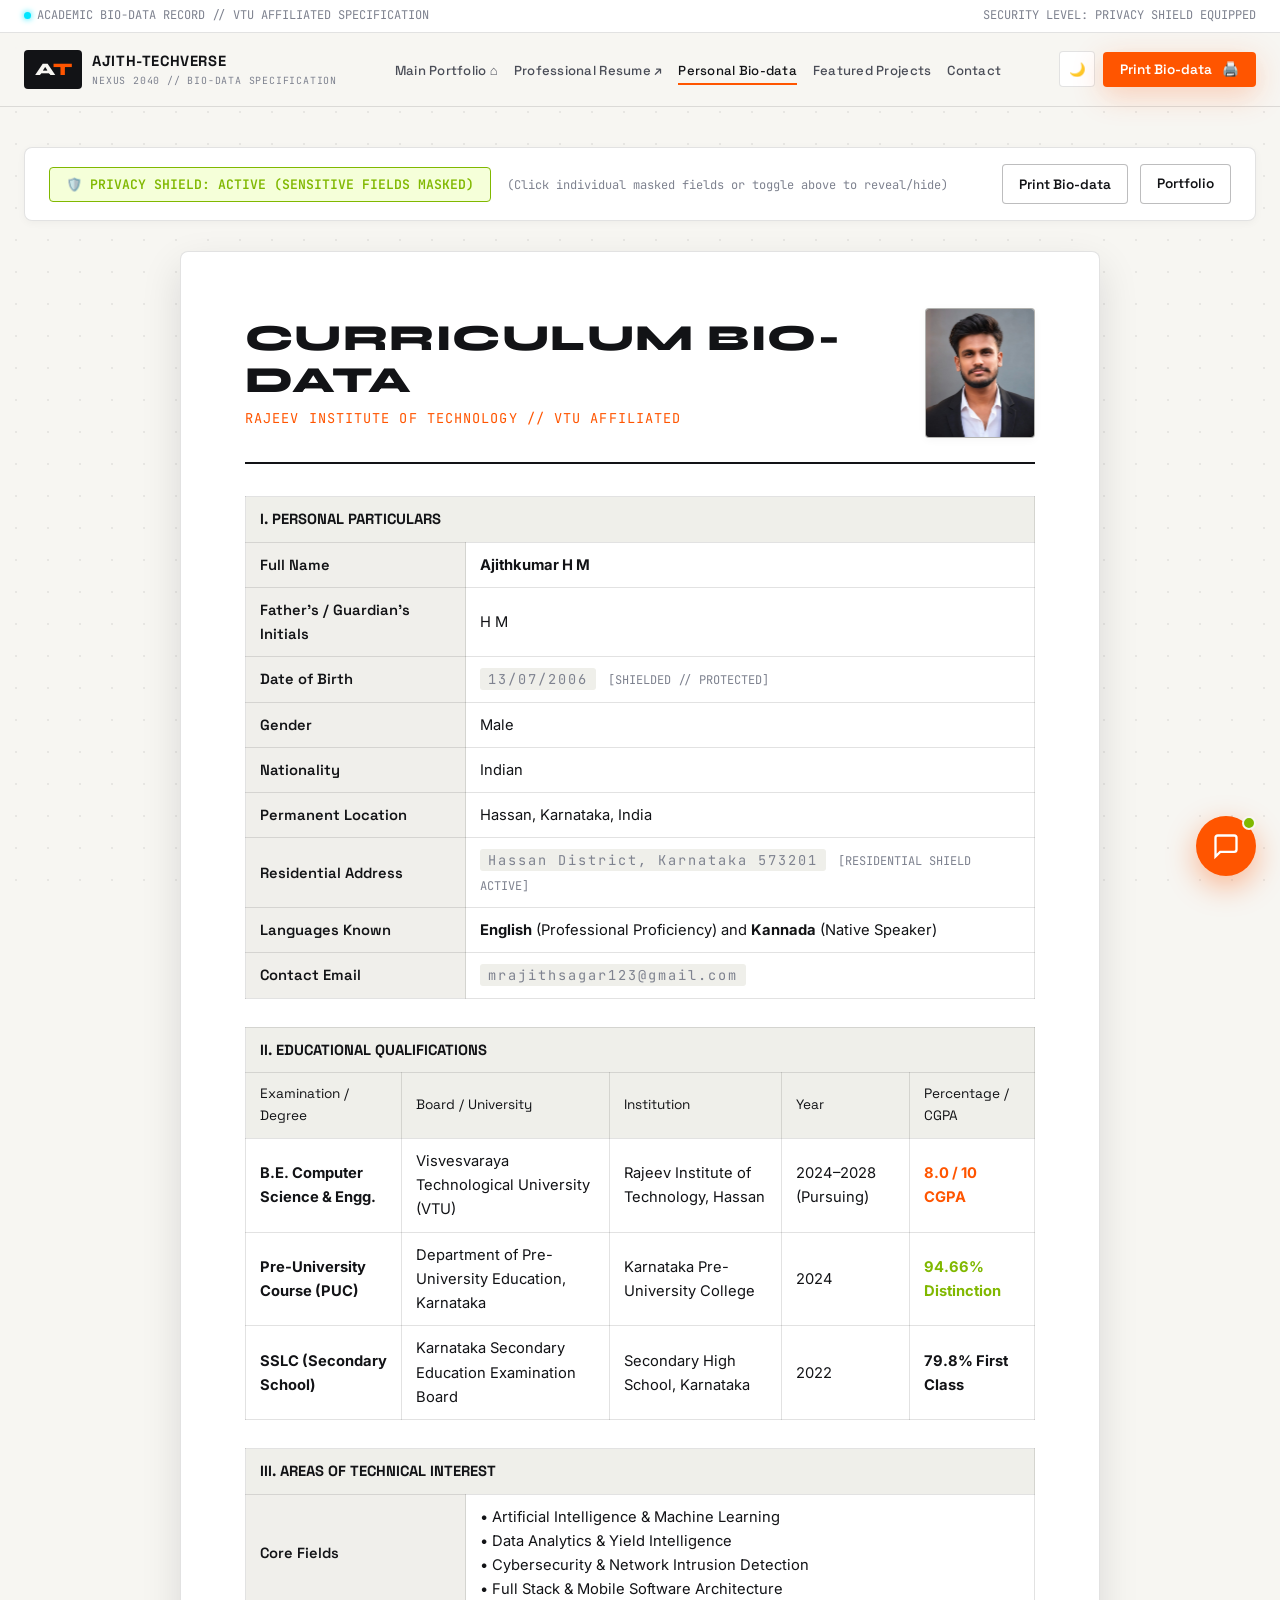
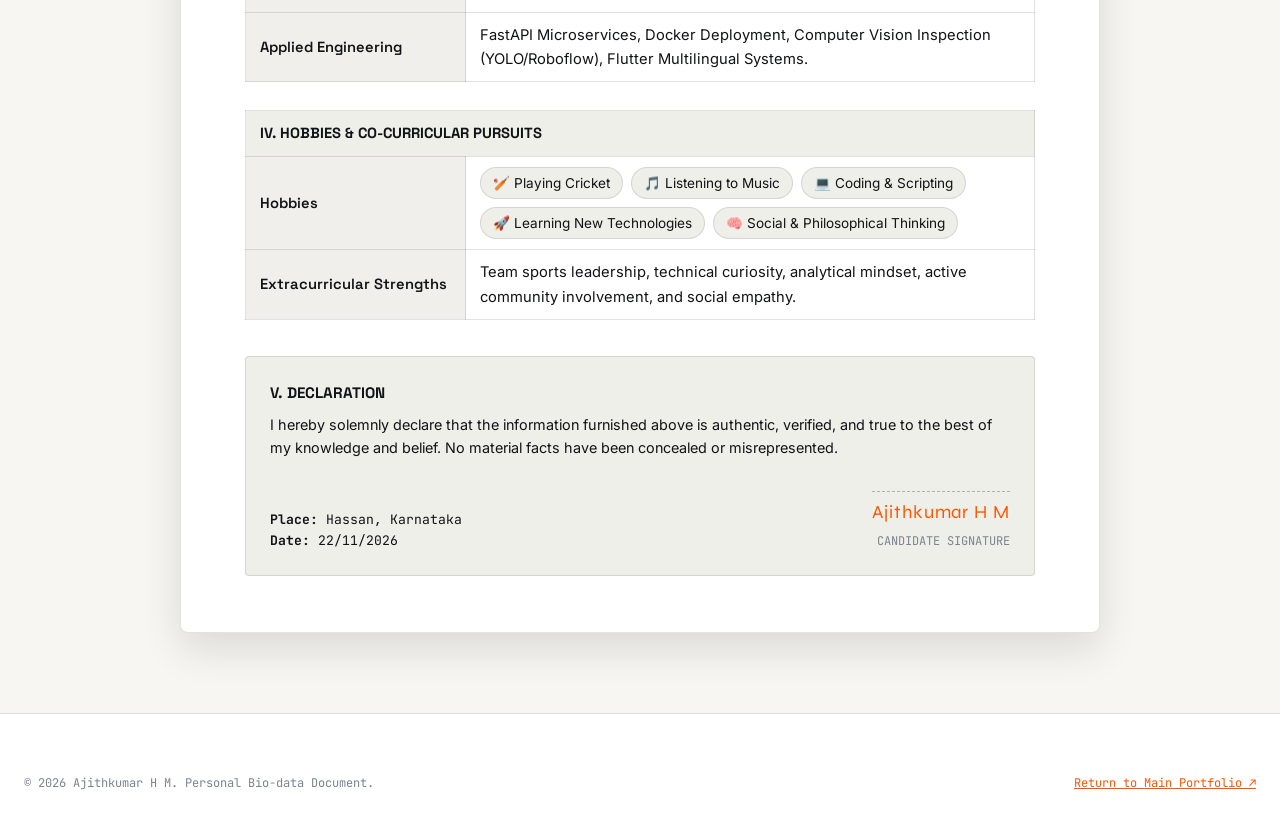
==== biodata.html @ c0a699c6 "Initial commit - AJITH-TECHVERSE portfolio" ====
<!DOCTYPE html>
<html lang="en" data-theme="light">
<head>
  <meta charset="UTF-8">
  <meta name="viewport" content="width=device-width, initial-scale=1.0">
  <title>Personal Bio-data // Ajithkumar H M – NEXUS 2040</title>
  <meta name="description" content="Personal Bio-data and academic record of Ajithkumar H M with Privacy Shield data redaction.">
  <link rel="icon" href="data:image/svg+xml,<svg xmlns=%22http://www.w3.org/2000/svg%22 viewBox=%220 0 100 100%22><text y=%22.9em%22 font-size=%2290%22>📋</text></svg>">

  <!-- Core & Bio-data Stylesheets -->
  <link rel="stylesheet" href="css/style.css">
  <link rel="stylesheet" href="css/biodata.css">
  <link rel="stylesheet" href="css/responsive.css">
</head>
<body>

  <!-- Top Laboratory Ribbon -->
  <aside class="top-lab-ribbon">
    <div class="container">
      <div class="lab-status-item">
        <span class="status-dot active"></span>
        <span>ACADEMIC BIO-DATA RECORD // VTU AFFILIATED SPECIFICATION</span>
      </div>
      <div class="lab-status-item">
        <span>SECURITY LEVEL: PRIVACY SHIELD EQUIPPED</span>
      </div>
    </div>
  </aside>

  <!-- Navigation Bar -->
  <header class="site-nav">
    <div class="container">
      <a href="index.html" class="brand-logo" aria-label="Ajith-Techverse Home">
        <div class="brand-badge">A<span>T</span></div>
        <div class="brand-meta">
          <span class="brand-name">AJITH-TECHVERSE</span>
          <span class="brand-sub">NEXUS 2040 // BIO-DATA SPECIFICATION</span>
        </div>
      </a>

      <nav aria-label="Main Navigation">
        <ul class="nav-links">
          <li class="nav-item"><a href="index.html">Main Portfolio ⌂</a></li>
          <li class="nav-item"><a href="resume.html">Professional Resume ↗</a></li>
          <li class="nav-item"><a href="biodata.html" class="active">Personal Bio-data</a></li>
          <li class="nav-item"><a href="index.html#projects">Featured Projects</a></li>
          <li class="nav-item"><a href="index.html#contact">Contact</a></li>
        </ul>
      </nav>

      <div class="nav-actions">
        <button type="button" class="theme-toggle-btn" aria-label="Toggle Dark/Light Theme">
          <span class="theme-icon">🌙</span>
        </button>

        <button type="button" onclick="window.print();" class="btn btn-primary" style="padding: 8px 16px; font-size: 0.85rem;">
          <span>Print Bio-data</span> 🖨️
        </button>

        <button type="button" class="mobile-nav-toggle" aria-label="Toggle navigation drawer">
          <span></span><span></span><span></span>
        </button>
      </div>
    </div>
  </header>

  <main class="biodata-page-wrapper">
    <div class="container">

      <!-- Privacy Control Bar -->
      <div class="biodata-control-bar">
        <div>
          <button type="button" id="privacy-shield-toggle" class="privacy-toggle-btn shield-on">
            🛡️ PRIVACY SHIELD: ACTIVE (SENSITIVE FIELDS MASKED)
          </button>
          <span style="font-family:var(--font-mono); font-size:0.75rem; color:var(--text-muted); margin-left:12px;">
            (Click individual masked fields or toggle above to reveal/hide)
          </span>
        </div>
        <div style="display:flex; gap:12px;">
          <button type="button" onclick="window.print();" class="btn btn-outline" style="padding:8px 16px; font-size:0.85rem;">
            <span>Print Bio-data</span>
          </button>
          <a href="index.html" class="btn btn-outline" style="padding:8px 16px; font-size:0.85rem;">
            <span>Portfolio</span>
          </a>
        </div>
      </div>

      <!-- Bio-data Document Paper -->
      <article class="biodata-paper">

        <!-- Header -->
        <header class="biodata-header">
          <div class="biodata-header-text">
            <h1 class="biodata-title">CURRICULUM BIO-DATA</h1>
            <div class="biodata-subtitle">RAJEEV INSTITUTE OF TECHNOLOGY // VTU AFFILIATED</div>
          </div>
          <div class="biodata-photo-container">
            <img src="assets/images/ajith-photo.jpg" alt="Ajithkumar H M Formal Photograph" width="110" height="130">
          </div>
        </header>

        <!-- Personal Particulars Table -->
        <table class="biodata-table" aria-label="Personal Information">
          <thead>
            <tr>
              <th colspan="2">I. PERSONAL PARTICULARS</th>
            </tr>
          </thead>
          <tbody>
            <tr>
              <td class="label-col">Full Name</td>
              <td><strong>Ajithkumar H M</strong></td>
            </tr>
            <tr>
              <td class="label-col">Father's / Guardian's Initials</td>
              <td>H M</td>
            </tr>
            <tr>
              <td class="label-col">Date of Birth</td>
              <td>
                <span class="shielded-text" title="Click to reveal/hide">13/07/2006</span>
                <span style="font-family:var(--font-mono); font-size:0.75rem; color:var(--text-muted); margin-left:8px;">[SHIELDED // PROTECTED]</span>
              </td>
            </tr>
            <tr>
              <td class="label-col">Gender</td>
              <td>Male</td>
            </tr>
            <tr>
              <td class="label-col">Nationality</td>
              <td>Indian</td>
            </tr>
            <tr>
              <td class="label-col">Permanent Location</td>
              <td>Hassan, Karnataka, India</td>
            </tr>
            <tr>
              <td class="label-col">Residential Address</td>
              <td>
                <span class="shielded-text" title="Click to reveal/hide">Hassan District, Karnataka 573201</span>
                <span style="font-family:var(--font-mono); font-size:0.75rem; color:var(--text-muted); margin-left:8px;">[RESIDENTIAL SHIELD ACTIVE]</span>
              </td>
            </tr>
            <tr>
              <td class="label-col">Languages Known</td>
              <td><strong>English</strong> (Professional Proficiency) and <strong>Kannada</strong> (Native Speaker)</td>
            </tr>
            <tr>
              <td class="label-col">Contact Email</td>
              <td>
                <span class="shielded-text" title="Click to reveal / open email"><a href="mailto:mrajithsagar123@gmail.com">mrajithsagar123@gmail.com</a></span>
              </td>
            </tr>
          </tbody>
        </table>

        <!-- Educational Qualifications Table -->
        <table class="biodata-table" aria-label="Educational Qualifications">
          <thead>
            <tr>
              <th colspan="5">II. EDUCATIONAL QUALIFICATIONS</th>
            </tr>
            <tr style="background:var(--bg-surface-elevated); font-family:var(--font-heading); font-size:0.85rem;">
              <td>Examination / Degree</td>
              <td>Board / University</td>
              <td>Institution</td>
              <td>Year</td>
              <td>Percentage / CGPA</td>
            </tr>
          </thead>
          <tbody>
            <tr>
              <td><strong>B.E. Computer Science &amp; Engg.</strong></td>
              <td>Visvesvaraya Technological University (VTU)</td>
              <td>Rajeev Institute of Technology, Hassan</td>
              <td>2024–2028 (Pursuing)</td>
              <td><strong style="color:var(--accent-orange);">8.0 / 10 CGPA</strong></td>
            </tr>
            <tr>
              <td><strong>Pre-University Course (PUC)</strong></td>
              <td>Department of Pre-University Education, Karnataka</td>
              <td>Karnataka Pre-University College</td>
              <td>2024</td>
              <td><strong style="color:var(--accent-lime);">94.66% Distinction</strong></td>
            </tr>
            <tr>
              <td><strong>SSLC (Secondary School)</strong></td>
              <td>Karnataka Secondary Education Examination Board</td>
              <td>Secondary High School, Karnataka</td>
              <td>2022</td>
              <td><strong>79.8% First Class</strong></td>
            </tr>
          </tbody>
        </table>

        <!-- Professional Interests -->
        <table class="biodata-table" aria-label="Professional Interests">
          <thead>
            <tr>
              <th colspan="2">III. AREAS OF TECHNICAL INTEREST</th>
            </tr>
          </thead>
          <tbody>
            <tr>
              <td class="label-col">Core Fields</td>
              <td>
                • Artificial Intelligence &amp; Machine Learning<br>
                • Data Analytics &amp; Yield Intelligence<br>
                • Cybersecurity &amp; Network Intrusion Detection<br>
                • Full Stack &amp; Mobile Software Architecture
              </td>
            </tr>
            <tr>
              <td class="label-col">Applied Engineering</td>
              <td>
                FastAPI Microservices, Docker Deployment, Computer Vision Inspection (YOLO/Roboflow), Flutter Multilingual Systems.
              </td>
            </tr>
          </tbody>
        </table>

        <!-- Hobbies & Personal Interests -->
        <table class="biodata-table" aria-label="Hobbies and Extra-Curriculars">
          <thead>
            <tr>
              <th colspan="2">IV. HOBBIES &amp; CO-CURRICULAR PURSUITS</th>
            </tr>
          </thead>
          <tbody>
            <tr>
              <td class="label-col">Hobbies</td>
              <td>
                <div class="hobby-tags">
                  <span class="hobby-pill">🏏 Playing Cricket</span>
                  <span class="hobby-pill">🎵 Listening to Music</span>
                  <span class="hobby-pill">💻 Coding &amp; Scripting</span>
                  <span class="hobby-pill">🚀 Learning New Technologies</span>
                  <span class="hobby-pill">🧠 Social &amp; Philosophical Thinking</span>
                </div>
              </td>
            </tr>
            <tr>
              <td class="label-col">Extracurricular Strengths</td>
              <td>
                Team sports leadership, technical curiosity, analytical mindset, active community involvement, and social empathy.
              </td>
            </tr>
          </tbody>
        </table>

        <!-- Formal Declaration Box -->
        <div class="declaration-box">
          <h4>V. DECLARATION</h4>
          <p>
            I hereby solemnly declare that the information furnished above is authentic, verified, and true to the best of my knowledge and belief. No material facts have been concealed or misrepresented.
          </p>

          <div class="declaration-signoff">
            <div>
              <div><strong>Place:</strong> Hassan, Karnataka</div>
              <div><strong>Date:</strong> 22/11/2026</div>
            </div>
            <div style="text-align:right;">
              <div class="signature-stamp">Ajithkumar H M</div>
              <div style="font-family:var(--font-mono); font-size:0.75rem; color:var(--text-muted); margin-top:4px;">
                CANDIDATE SIGNATURE
              </div>
            </div>
          </div>
        </div>

      </article>

    </div>
  </main>

  <!-- Site Footer -->
  <footer class="site-footer">
    <div class="container">
      <div class="footer-bottom-bar" style="border-top:none; padding-top:0;">
        <div>© 2026 Ajithkumar H M. Personal Bio-data Document.</div>
        <div>
          <a href="index.html" style="color:var(--accent-orange); text-decoration:underline;">Return to Main Portfolio ↗</a>
        </div>
      </div>
    </div>
  </footer>

  <!-- Floating AJITH AI Assistant Chatbot -->
  <aside class="chatbot-widget-container" aria-label="AI Assistant Chatbot">
    <button type="button" id="chatbot-trigger" class="chatbot-toggle-trigger" aria-label="Open AJITH AI Assistant Chatbot">
      <span class="chat-ping-beacon"></span>
      <svg width="28" height="28" viewBox="0 0 24 24" fill="none" stroke="currentColor" stroke-width="2"><path d="M21 15a2 2 0 0 1-2 2H7l-4 4V5a2 2 0 0 1 2-2h14a2 2 0 0 1 2 2z"/></svg>
    </button>

    <div id="chatbot-panel" class="chatbot-panel" role="dialog" aria-modal="false" aria-label="AJITH AI Assistant">
      <div class="chatbot-panel-header">
        <div class="chatbot-brand-row">
          <div class="chatbot-avatar">AI</div>
          <div class="chatbot-header-text">
            <h4>AJITH AI ASSISTANT</h4>
            <span>● LOCAL KNOWLEDGE BASE ENGINE</span>
          </div>
        </div>
        <button type="button" id="chatbot-close" style="background:none; border:none; color:var(--text-primary); cursor:pointer; font-size:1.1rem; font-weight:bold;">✕</button>
      </div>

      <div id="chatbot-messages" class="chatbot-messages-scroll" role="log" aria-live="polite">
        <div class="chat-bubble bot">
          <strong>Bio-data Assistant:</strong> Ask me about Ajith's personal background, academic marks at RIT Hassan &amp; PUC, or his hobbies like cricket and coding!
        </div>
      </div>

      <div class="chat-quick-chips">
        <button type="button" class="chip-btn" data-query="What is his education?">Education Record</button>
        <button type="button" class="chip-btn" data-query="Who is Ajithkumar?">Personal Bio</button>
        <button type="button" class="chip-btn" data-query="How can visitors contact him?">Contact Info</button>
      </div>

      <div class="chatbot-input-bar">
        <input type="text" id="chatbot-input" placeholder="Ask a question..." autocomplete="off">
        <button type="button" id="chatbot-send" class="btn-chat-send" aria-label="Send Message">➔</button>
      </div>
    </div>
  </aside>

  <!-- External CDNs: jQuery 3.7.1 with Error Handling & Local Fallback -->
  <script src="https://code.jquery.com/jquery-3.7.1.min.js" onerror="console.warn('[CDN Warning] Primary jQuery CDN failed, trying fallback...');"></script>
  <script>window.jQuery || document.write('<script src="https://cdnjs.cloudflare.com/ajax/libs/jquery/3.7.1/jquery.min.js"><\/script>');</script>
  <script>window.jQuery || document.write('<script src="js/jquery-3.7.1.min.js"><\/script>');</script>
  <!-- Modular Scripts -->
  <script src="js/chatbot.js"></script>
  <script src="js/main.js"></script>
</body>
</html>
---- css/style.css ----
/* ==========================================================================
   AJITH-TECHVERSE // NEXUS 2040 – THE DIGITAL INTELLIGENCE LAB
   Global Stylesheet: Design Tokens, Layout, Components & System Themes
   ========================================================================== */

@import url('https://fonts.googleapis.com/css2?family=Inter:wght@300;400;500;600;700&family=JetBrains+Mono:ital,wght@0,300;0,400;0,500;0,700;1,400&family=Space+Grotesk:wght@400;500;600;700&family=Syne:wght@700;800&display=swap');

:root {
  /* Nexus 2040 Editorial Light Theme (Default) */
  --bg-primary: #F7F6F2;
  --bg-surface: #FFFFFF;
  --bg-surface-elevated: #EFEFEA;
  --bg-surface-subtle: #F0EFEB;
  --bg-translucent: rgba(247, 246, 242, 0.92);

  --text-primary: #121316;
  --text-secondary: #4A4D57;
  --text-muted: #7E828F;
  --text-inverse: #F7F6F2;

  --accent-orange: #FF5500;
  --accent-orange-hover: #E04B00;
  --accent-orange-subtle: rgba(255, 85, 0, 0.10);
  
  --accent-lime: #80B800; /* High-contrast editorial olive-lime for light mode */
  --accent-lime-bright: #B8FF00;
  --accent-lime-subtle: rgba(184, 255, 0, 0.15);

  --metallic-silver: #A8ACB8;
  --border-color: rgba(18, 19, 22, 0.12);
  --border-strong: rgba(18, 19, 22, 0.28);
  --border-accent: rgba(255, 85, 0, 0.4);

  --shadow-sm: 0 2px 8px rgba(18, 19, 22, 0.04);
  --shadow-md: 0 8px 24px rgba(18, 19, 22, 0.08);
  --shadow-lg: 0 16px 40px rgba(18, 19, 22, 0.12);
  --shadow-orange: 0 8px 30px rgba(255, 85, 0, 0.25);

  --font-display: 'Syne', sans-serif;
  --font-heading: 'Space Grotesk', sans-serif;
  --font-body: 'Inter', sans-serif;
  --font-mono: 'JetBrains Mono', monospace;

  --nav-height: 74px;
  --container-max: 1340px;
  --radius-sm: 4px;
  --radius-md: 8px;
  --radius-lg: 16px;
  --transition-fast: 0.2s cubic-bezier(0.16, 1, 0.3, 1);
  --transition-normal: 0.35s cubic-bezier(0.16, 1, 0.3, 1);
}

[data-theme="dark"] {
  /* Nexus 2040 Deep Obsidian Cyber Lab */
  --bg-primary: #0C0D10;
  --bg-surface: #14161C;
  --bg-surface-elevated: #1B1E26;
  --bg-surface-subtle: #181B22;
  --bg-translucent: rgba(12, 13, 16, 0.92);

  --text-primary: #ECEFF4;
  --text-secondary: #A6ACBC;
  --text-muted: #6B7282;
  --text-inverse: #0C0D10;

  --accent-orange: #FF5500;
  --accent-orange-hover: #FF7733;
  --accent-orange-subtle: rgba(255, 85, 0, 0.18);
  
  --accent-lime: #B8FF00;
  --accent-lime-bright: #B8FF00;
  --accent-lime-subtle: rgba(184, 255, 0, 0.14);

  --metallic-silver: #C5C8D2;
  --border-color: rgba(255, 255, 255, 0.09);
  --border-strong: rgba(255, 255, 255, 0.20);
  --border-accent: rgba(255, 85, 0, 0.45);

  --shadow-sm: 0 2px 10px rgba(0, 0, 0, 0.5);
  --shadow-md: 0 10px 30px rgba(0, 0, 0, 0.6);
  --shadow-lg: 0 20px 50px rgba(0, 0, 0, 0.8);
  --shadow-orange: 0 8px 32px rgba(255, 85, 0, 0.35);
}

/* Base Reset & Typography */
*, *::before, *::after {
  box-sizing: border-box;
  margin: 0;
  padding: 0;
}

html {
  font-size: 16px;
  scroll-behavior: smooth;
  scroll-padding-top: calc(var(--nav-height) + 20px);
}

body {
  font-family: var(--font-body);
  background-color: var(--bg-primary);
  color: var(--text-primary);
  line-height: 1.65;
  overflow-x: hidden;
  transition: background-color var(--transition-normal), color var(--transition-normal);
  -webkit-font-smoothing: antialiased;
}

/* Background Subtle Mesh Texture */
body::before {
  content: '';
  position: fixed;
  top: 0;
  left: 0;
  width: 100%;
  height: 100%;
  pointer-events: none;
  background-image: radial-gradient(var(--border-color) 1px, transparent 1px);
  background-size: 32px 32px;
  opacity: 0.55;
  z-index: 0;
}

a {
  color: inherit;
  text-decoration: none;
  transition: color var(--transition-fast);
}

img, svg {
  max-width: 100%;
  height: auto;
  display: block;
}

button, input, textarea, select {
  font-family: inherit;
  color: inherit;
  outline: none;
}

.container {
  width: 100%;
  max-width: var(--container-max);
  margin-left: auto;
  margin-right: auto;
  padding-left: 24px;
  padding-right: 24px;
  position: relative;
  z-index: 1;
}

/* Top Technical Laboratory Ribbon */
.top-lab-ribbon {
  background-color: var(--bg-surface);
  border-bottom: 1px solid var(--border-color);
  font-family: var(--font-mono);
  font-size: 0.75rem;
  padding: 6px 0;
  color: var(--text-muted);
  position: relative;
  z-index: 101;
}

.top-lab-ribbon .container {
  display: flex;
  justify-content: space-between;
  align-items: center;
  flex-wrap: wrap;
  gap: 8px;
}

.lab-status-item {
  display: inline-flex;
  align-items: center;
  gap: 6px;
}

.status-dot {
  width: 7px;
  height: 7px;
  border-radius: 50%;
  background-color: var(--accent-orange);
  box-shadow: 0 0 6px var(--accent-orange);
  animation: pulse-dot 2s infinite ease-in-out;
}

.status-dot.active {
  background-color: #00E5FF;
  box-shadow: 0 0 6px #00E5FF;
}

@keyframes pulse-dot {
  0%, 100% { opacity: 1; transform: scale(1); }
  50% { opacity: 0.4; transform: scale(0.85); }
}

/* ==========================================================================
   Navigation Bar
   ========================================================================== */
.site-nav {
  position: sticky;
  top: 0;
  width: 100%;
  height: var(--nav-height);
  background-color: var(--bg-translucent);
  backdrop-filter: blur(14px);
  -webkit-backdrop-filter: blur(14px);
  border-bottom: 1px solid var(--border-color);
  z-index: 100;
  transition: all var(--transition-fast);
}

.site-nav.scrolled {
  box-shadow: var(--shadow-sm);
  height: 66px;
}

.site-nav .container {
  display: flex;
  align-items: center;
  justify-content: space-between;
  height: 100%;
  gap: 16px;
}

.brand-logo {
  display: flex;
  align-items: center;
  gap: 10px;
  flex-shrink: 0;
}

.brand-badge {
  background: var(--text-primary);
  color: var(--text-inverse);
  font-family: var(--font-display);
  font-size: 1.1rem;
  font-weight: 800;
  padding: 4px 10px;
  border-radius: var(--radius-sm);
  letter-spacing: -0.02em;
  border: 1px solid var(--border-strong);
}

.brand-badge span {
  color: var(--accent-orange);
}

.brand-meta {
  display: flex;
  flex-direction: column;
}

.brand-name {
  font-family: var(--font-heading);
  font-weight: 700;
  font-size: 0.92rem;
  letter-spacing: 0.04em;
  color: var(--text-primary);
  text-transform: uppercase;
  white-space: nowrap;
}

.brand-sub {
  font-family: var(--font-mono);
  font-size: 0.62rem;
  color: var(--text-muted);
  letter-spacing: 0.08em;
  white-space: nowrap;
}

.nav-links {
  display: flex;
  align-items: center;
  list-style: none;
  gap: 16px;
  flex-shrink: 1;
}

.nav-item a {
  font-family: var(--font-heading);
  font-size: 0.82rem;
  font-weight: 500;
  color: var(--text-secondary);
  position: relative;
  padding: 6px 0;
  letter-spacing: 0.02em;
  transition: color var(--transition-fast);
  white-space: nowrap;
}

.nav-item a:hover,
.nav-item a.active {
  color: var(--text-primary);
}

.nav-item a::after {
  content: '';
  position: absolute;
  bottom: 0;
  left: 0;
  width: 0%;
  height: 2px;
  background-color: var(--accent-orange);
  transition: width var(--transition-fast);
}

.nav-item a:hover::after,
.nav-item a.active::after {
  width: 100%;
}

.mobile-only-doc {
  display: none;
}

.nav-actions {
  display: flex;
  align-items: center;
  gap: 8px;
  flex-shrink: 0;
}

.nav-docs-group {
  display: flex;
  align-items: center;
  gap: 6px;
}

.nav-doc-btn {
  font-family: var(--font-mono);
  font-size: 0.74rem;
  font-weight: 600;
  padding: 5px 11px;
  border-radius: var(--radius-sm);
  border: 1px solid var(--border-strong);
  background: var(--bg-surface);
  color: var(--text-primary);
  transition: all var(--transition-fast);
  display: inline-flex;
  align-items: center;
  text-decoration: none;
  white-space: nowrap;
}

.nav-doc-btn:hover {
  border-color: var(--accent-orange);
  color: var(--accent-orange);
  background: var(--accent-orange-subtle);
  transform: translateY(-1px);
}

/* Theme Toggle Button */
.theme-toggle-btn {
  background: var(--bg-surface);
  border: 1px solid var(--border-color);
  color: var(--text-primary);
  width: 36px;
  height: 36px;
  border-radius: var(--radius-sm);
  display: flex;
  align-items: center;
  justify-content: center;
  cursor: pointer;
  transition: all var(--transition-fast);
}

.theme-toggle-btn:hover {
  border-color: var(--accent-orange);
  color: var(--accent-orange);
  transform: translateY(-1px);
}

.btn-terminal-quick {
  background: var(--bg-surface);
  border: 1px solid var(--border-strong);
  color: var(--text-primary);
  font-family: var(--font-mono);
  font-size: 0.76rem;
  font-weight: 600;
  padding: 7px 12px;
  border-radius: var(--radius-sm);
  display: inline-flex;
  align-items: center;
  gap: 6px;
  cursor: pointer;
  transition: all var(--transition-fast);
}

.btn-terminal-quick:hover {
  background: var(--accent-orange);
  color: #FFFFFF;
  border-color: var(--accent-orange);
}

/* Mobile Menu Toggle */
.mobile-nav-toggle {
  display: none;
  background: none;
  border: 1px solid var(--border-color);
  color: var(--text-primary);
  width: 40px;
  height: 40px;
  border-radius: var(--radius-sm);
  cursor: pointer;
  align-items: center;
  justify-content: center;
  flex-direction: column;
  gap: 5px;
}

.mobile-nav-toggle span {
  width: 20px;
  height: 2px;
  background-color: var(--text-primary);
  transition: transform var(--transition-fast);
}

/* ==========================================================================
   Hero Section & Interactive 3D Centerpiece
   ========================================================================== */
.hero-section {
  position: relative;
  min-height: calc(100vh - var(--nav-height) - 30px);
  display: flex;
  align-items: center;
  padding: 60px 0 80px;
  overflow: hidden;
}

.hero-grid {
  display: grid;
  grid-template-columns: minmax(0, 1.05fr) minmax(0, 0.95fr);
  align-items: center;
  gap: 48px;
  width: 100%;
  max-width: 1260px;
  margin: 0 auto;
}

.hero-content {
  position: relative;
  min-width: 0;
  width: 100%;
  max-width: 100%;
}

.hero-indicator-badge {
  display: inline-flex;
  align-items: center;
  gap: 8px;
  background-color: var(--bg-surface);
  border: 1px solid var(--border-color);
  padding: 6px 14px;
  border-radius: 99px;
  font-family: var(--font-mono);
  font-size: 0.75rem;
  color: var(--text-secondary);
  margin-bottom: 24px;
  box-shadow: var(--shadow-sm);
}

.hero-indicator-badge .badge-icon {
  color: var(--accent-orange);
  font-weight: bold;
}

.hero-headline {
  font-family: var(--font-display);
  font-size: clamp(1.65rem, 2.35vw, 2.55rem);
  font-weight: 800;
  line-height: 1.15;
  letter-spacing: -0.02em;
  color: var(--text-primary);
  text-transform: uppercase;
  margin-bottom: 22px;
  overflow-wrap: normal;
  word-break: normal;
  max-width: 100%;
}

.hero-headline .highlight {
  color: var(--accent-orange);
  display: inline-block;
  position: relative;
}

.hero-headline .highlight-alt {
  color: var(--accent-orange);
  display: inline-block;
}

.hero-roles-wrapper {
  margin-bottom: 22px;
  display: flex;
  align-items: center;
  gap: 10px;
  font-family: var(--font-mono);
  font-size: clamp(0.95rem, 1.6vw, 1.25rem);
  color: var(--accent-orange);
  min-height: 38px;
}

.hero-roles-wrapper .role-prompt {
  color: var(--text-muted);
  user-select: none;
  white-space: nowrap;
}

.role-rotating-text {
  font-weight: 700;
  display: inline-block;
  transition: opacity 0.3s ease, transform 0.3s ease;
  opacity: 1;
  transform: translateY(0);
}

.role-rotating-text.role-fade-out {
  opacity: 0;
  transform: translateY(-4px);
}

.hero-introduction {
  font-size: 1.05rem;
  line-height: 1.7;
  color: var(--text-secondary);
  max-width: 580px;
  margin-bottom: 36px;
}

.hero-actions {
  display: flex;
  flex-wrap: wrap;
  align-items: center;
  gap: 16px;
  margin-bottom: 40px;
}

/* Primary & Outline Buttons */
.btn {
  font-family: var(--font-heading);
  font-size: 0.95rem;
  font-weight: 600;
  padding: 13px 26px;
  border-radius: var(--radius-sm);
  display: inline-flex;
  align-items: center;
  justify-content: center;
  gap: 10px;
  cursor: pointer;
  transition: all var(--transition-fast);
  border: 1px solid transparent;
}

.btn-primary {
  background-color: var(--accent-orange);
  color: #FFFFFF;
  box-shadow: var(--shadow-orange);
}

.btn-primary:hover {
  background-color: var(--accent-orange-hover);
  transform: translateY(-2px);
  box-shadow: 0 12px 30px rgba(255, 85, 0, 0.38);
}

.btn-outline {
  background-color: var(--bg-surface);
  color: var(--text-primary);
  border-color: var(--border-strong);
}

.btn-outline:hover {
  border-color: var(--accent-orange);
  color: var(--accent-orange);
  transform: translateY(-2px);
  box-shadow: var(--shadow-sm);
}

.btn-ghost {
  background: transparent;
  color: var(--text-secondary);
  padding: 10px 18px;
}

.btn-ghost:hover {
  color: var(--text-primary);
  background-color: var(--bg-surface-elevated);
}

/* Social & External Profiles */
.hero-socials {
  display: flex;
  align-items: center;
  gap: 20px;
  padding-top: 20px;
  border-top: 1px solid var(--border-color);
  max-width: 580px;
}

.hero-social-label {
  font-family: var(--font-mono);
  font-size: 0.72rem;
  color: var(--text-muted);
  letter-spacing: 0.08em;
  text-transform: uppercase;
}

.social-link {
  display: inline-flex;
  align-items: center;
  gap: 6px;
  font-family: var(--font-mono);
  font-size: 0.85rem;
  color: var(--text-primary);
  font-weight: 500;
  transition: color var(--transition-fast);
}

.social-link:hover {
  color: var(--accent-orange);
}

/* ==========================================================================
   NEXUS INTELLIGENCE CORE — 3D Architectural Convergence
   ========================================================================== */
.hero-visual-col {
  position: relative;
  min-width: 0;
  width: 100%;
  max-width: 100%;
  display: flex;
  align-items: center;
  justify-content: center;
}

.intelligence-core-wrapper {
  position: relative;
  width: 100%;
  border: 1px solid var(--border-strong);
  border-radius: var(--radius-lg);
  background: var(--bg-surface);
  box-shadow: var(--shadow-md);
  overflow: hidden;
  transition: border-color var(--transition-normal), box-shadow var(--transition-normal);
}

.intelligence-core-wrapper:hover {
  border-color: var(--border-accent);
  box-shadow: var(--shadow-lg);
}

.core-header-banner {
  display: flex;
  justify-content: space-between;
  align-items: center;
  padding: 10px 18px;
  border-bottom: 1px solid var(--border-color);
  background: var(--bg-surface-elevated);
  font-family: var(--font-mono);
  font-size: 0.72rem;
  color: var(--text-muted);
}

.core-title-group {
  display: flex;
  align-items: center;
  gap: 8px;
}

.core-beacon {
  width: 8px;
  height: 8px;
  border-radius: 50%;
  background: var(--accent-orange);
  box-shadow: 0 0 8px var(--accent-orange);
  animation: pulse-dot 2s infinite ease-in-out;
}

.core-title {
  font-weight: 700;
  color: var(--text-primary);
  letter-spacing: 0.04em;
}

.core-instruction {
  font-family: var(--font-mono);
  font-size: 0.7rem;
  letter-spacing: 0.04em;
  color: var(--accent-orange);
  font-weight: 600;
}

/* Dedicated 3D Canvas Box - Completely Unblocked and Identifiable */
.three-canvas-container {
  width: 100%;
  height: 280px;
  position: relative;
  background: radial-gradient(circle at center, rgba(255, 85, 0, 0.05) 0%, transparent 74%);
  overflow: hidden;
}

#three-hero-canvas {
  width: 100% !important;
  height: 100% !important;
  display: block;
  cursor: grab;
}

#three-hero-canvas:active {
  cursor: grabbing;
}

.core-interaction-bar {
  position: absolute;
  bottom: 8px;
  left: 50%;
  transform: translateX(-50%);
  background: var(--bg-translucent);
  backdrop-filter: blur(8px);
  -webkit-backdrop-filter: blur(8px);
  border: 1px solid var(--border-color);
  border-radius: 99px;
  padding: 4px 14px;
  font-family: var(--font-mono);
  font-size: 0.68rem;
  color: var(--text-muted);
  display: flex;
  align-items: center;
  gap: 6px;
  pointer-events: none;
  z-index: 10;
  white-space: nowrap;
}

.core-interaction-bar .hint-icon {
  color: var(--accent-orange);
}

/* Active Discipline Status Telemetry Bar */
.core-active-status-bar {
  display: flex;
  align-items: center;
  gap: 10px;
  padding: 8px 16px;
  background: var(--bg-surface-elevated);
  border-top: 1px solid var(--border-color);
  border-bottom: 1px solid var(--border-color);
  font-family: var(--font-mono);
  font-size: 0.72rem;
  line-height: 1.4;
  min-height: 38px;
}

.status-indicator-tag {
  background: var(--text-primary);
  color: var(--text-inverse);
  padding: 2px 7px;
  border-radius: 3px;
  font-weight: 700;
  font-size: 0.65rem;
  letter-spacing: 0.05em;
  white-space: nowrap;
  flex-shrink: 0;
}

.status-indicator-text {
  color: var(--text-secondary);
  font-size: 0.72rem;
  white-space: nowrap;
  overflow: hidden;
  text-overflow: ellipsis;
  flex: 1;
}

/* 4 Discipline Cards Grid - Clear Spacing, High Contrast, Zero Overlap */
.core-disciplines-grid {
  display: grid;
  grid-template-columns: 1fr 1fr;
  gap: 10px;
  padding: 14px;
  background: var(--bg-surface);
}

.core-discipline-card {
  background: var(--bg-surface-elevated);
  border: 1px solid var(--border-color);
  border-radius: var(--radius-sm);
  padding: 12px 14px;
  cursor: pointer;
  transition: all var(--transition-fast);
  display: flex;
  flex-direction: column;
  gap: 4px;
  outline: none;
  position: relative;
  user-select: none;
}

.core-discipline-card:focus-visible {
  outline: 2px solid var(--accent-orange);
  outline-offset: 2px;
}

.core-discipline-card:hover,
.core-discipline-card.active {
  transform: translateY(-2px);
  box-shadow: var(--shadow-sm);
  background: var(--bg-surface);
}

/* Distinct card accents */
.core-discipline-card.disc-ai {
  border-left: 3px solid var(--accent-orange);
}
.core-discipline-card.disc-ai:hover,
.core-discipline-card.disc-ai.active {
  border-color: var(--accent-orange);
  box-shadow: 0 4px 14px rgba(255, 85, 0, 0.16);
}

.core-discipline-card.disc-analytics {
  border-left: 3px solid #00B4D8;
}
.core-discipline-card.disc-analytics:hover,
.core-discipline-card.disc-analytics.active {
  border-color: #00B4D8;
  box-shadow: 0 4px 14px rgba(0, 180, 216, 0.16);
}

.core-discipline-card.disc-cyber {
  border-left: 3px solid var(--accent-lime);
}
.core-discipline-card.disc-cyber:hover,
.core-discipline-card.disc-cyber.active {
  border-color: var(--accent-lime);
  box-shadow: 0 4px 14px rgba(128, 184, 0, 0.16);
}

.core-discipline-card.disc-fullstack {
  border-left: 3px solid #8B5CF6;
}
.core-discipline-card.disc-fullstack:hover,
.core-discipline-card.disc-fullstack.active {
  border-color: #8B5CF6;
  box-shadow: 0 4px 14px rgba(139, 92, 246, 0.16);
}

.disc-card-top {
  display: flex;
  justify-content: space-between;
  align-items: center;
}

.disc-num {
  font-family: var(--font-mono);
  font-size: 0.68rem;
  font-weight: 700;
  color: var(--accent-orange);
}

.disc-badge {
  font-family: var(--font-mono);
  font-size: 0.62rem;
  padding: 1px 6px;
  border-radius: 3px;
  background: var(--bg-surface);
  border: 1px solid var(--border-color);
  color: var(--text-muted);
  font-weight: 600;
  letter-spacing: 0.04em;
}

.disc-title {
  font-family: var(--font-heading);
  font-size: 0.88rem;
  font-weight: 700;
  color: var(--text-primary);
  line-height: 1.2;
}

.disc-desc {
  font-size: 0.72rem;
  color: var(--text-secondary);
  line-height: 1.35;
  display: -webkit-box;
  -webkit-line-clamp: 2;
  -webkit-box-orient: vertical;
  overflow: hidden;
}

/* Scroll Down Prompt */
.scroll-indicator {
  position: absolute;
  bottom: 20px;
  left: 50%;
  transform: translateX(-50%);
  display: flex;
  flex-direction: column;
  align-items: center;
  gap: 6px;
  font-family: var(--font-mono);
  font-size: 0.7rem;
  color: var(--text-muted);
  text-transform: uppercase;
  letter-spacing: 0.1em;
  z-index: 5;
}

.scroll-wheel {
  width: 20px;
  height: 32px;
  border: 2px solid var(--border-strong);
  border-radius: 12px;
  position: relative;
}

.scroll-wheel::after {
  content: '';
  position: absolute;
  top: 6px;
  left: 50%;
  transform: translateX(-50%);
  width: 4px;
  height: 6px;
  background-color: var(--accent-orange);
  border-radius: 2px;
  animation: wheel-bounce 1.6s infinite ease-in-out;
}

@keyframes wheel-bounce {
  0% { transform: translate(-50%, 0); opacity: 1; }
  80% { transform: translate(-50%, 14px); opacity: 0; }
  100% { transform: translate(-50%, 0); opacity: 0; }
}

/* ==========================================================================
   Section Global Components & Laboratory Headers
   ========================================================================== */
.section-pad {
  padding: 100px 0;
  position: relative;
}

.section-pad.alt-bg {
  background-color: var(--bg-surface-elevated);
}

.section-header {
  margin-bottom: 56px;
}

.section-kicker {
  display: inline-flex;
  align-items: center;
  gap: 8px;
  font-family: var(--font-mono);
  font-size: 0.75rem;
  font-weight: 600;
  color: var(--accent-orange);
  letter-spacing: 0.12em;
  text-transform: uppercase;
  margin-bottom: 12px;
}

.section-kicker::before {
  content: '//';
  opacity: 0.6;
}

.section-title {
  font-family: var(--font-display);
  font-size: clamp(2rem, 3.2vw, 3rem);
  font-weight: 800;
  letter-spacing: -0.02em;
  color: var(--text-primary);
  text-transform: uppercase;
  line-height: 1.15;
}

.section-desc {
  font-size: 1.05rem;
  color: var(--text-secondary);
  max-width: 680px;
  margin-top: 14px;
}

/* ==========================================================================
   About Me Section ("THE ARCHITECT")
   ========================================================================== */
.about-grid {
  display: grid;
  grid-template-columns: 0.85fr 1.15fr;
  gap: 50px;
  align-items: center;
}

.about-photo-wrapper {
  position: relative;
  max-width: 440px;
  margin: 0 auto;
}

.photo-viewfinder {
  position: relative;
  border-radius: var(--radius-md);
  overflow: hidden;
  border: 1px solid var(--border-strong);
  background-color: var(--bg-surface);
  box-shadow: var(--shadow-md);
}

.photo-viewfinder img {
  width: 100%;
  height: 520px;
  object-fit: cover;
  object-position: center top;
  filter: contrast(1.04) saturate(1.02);
  transition: transform var(--transition-normal);
}

.photo-viewfinder:hover img {
  transform: scale(1.02);
}

/* Viewfinder HUD Corners */
.viewfinder-corner {
  position: absolute;
  width: 16px;
  height: 16px;
  border-color: var(--accent-orange);
  border-style: solid;
  pointer-events: none;
  z-index: 2;
}

.viewfinder-corner.tl { top: 12px; left: 12px; border-width: 2px 0 0 2px; }
.viewfinder-corner.tr { top: 12px; right: 12px; border-width: 2px 2px 0 0; }
.viewfinder-corner.bl { bottom: 12px; left: 12px; border-width: 0 0 2px 2px; }
.viewfinder-corner.br { bottom: 12px; right: 12px; border-width: 0 2px 2px 0; }

.photo-caption-hud {
  position: absolute;
  bottom: 0;
  left: 0;
  right: 0;
  background: linear-gradient(to top, rgba(12, 13, 16, 0.95), transparent);
  color: #ECEFF4;
  padding: 30px 20px 16px;
  font-family: var(--font-mono);
  font-size: 0.75rem;
  display: flex;
  justify-content: space-between;
  align-items: flex-end;
}

.photo-caption-hud .name {
  font-family: var(--font-heading);
  font-size: 1rem;
  font-weight: 700;
  color: #FFFFFF;
}

.about-narrative {
  display: flex;
  flex-direction: column;
  gap: 20px;
}

.about-lead {
  font-family: var(--font-heading);
  font-size: 1.25rem;
  line-height: 1.5;
  color: var(--text-primary);
  font-weight: 600;
}

.about-text {
  font-size: 1rem;
  color: var(--text-secondary);
  line-height: 1.7;
}

.about-metrics-grid {
  display: grid;
  grid-template-columns: repeat(3, 1fr);
  gap: 16px;
  margin-top: 16px;
  padding-top: 24px;
  border-top: 1px solid var(--border-color);
}

.metric-card {
  background: var(--bg-surface);
  border: 1px solid var(--border-color);
  padding: 18px;
  border-radius: var(--radius-sm);
  transition: transform var(--transition-fast), border-color var(--transition-fast);
}

.metric-card:hover {
  border-color: var(--accent-orange);
  transform: translateY(-2px);
}

.metric-val {
  font-family: var(--font-display);
  font-size: 2rem;
  font-weight: 800;
  color: var(--accent-orange);
  line-height: 1;
  margin-bottom: 6px;
}

.metric-label {
  font-family: var(--font-mono);
  font-size: 0.72rem;
  color: var(--text-muted);
  text-transform: uppercase;
  letter-spacing: 0.05em;
}

/* ==========================================================================
   Professional Specializations (4 Distinct Visual Identities)
   ========================================================================== */
.specializations-grid {
  display: grid;
  grid-template-columns: repeat(2, 1fr);
  gap: 28px;
}

.spec-card {
  background-color: var(--bg-surface);
  border: 1px solid var(--border-color);
  border-radius: var(--radius-md);
  padding: 32px;
  display: flex;
  flex-direction: column;
  justify-content: space-between;
  position: relative;
  overflow: hidden;
  transition: transform var(--transition-normal), border-color var(--transition-normal), box-shadow var(--transition-normal);
}

.spec-card:hover {
  transform: translateY(-4px);
  box-shadow: var(--shadow-md);
}

.spec-card.highlight-pulse {
  animation: spec-pulse-glow 2.2s cubic-bezier(0.2, 0.8, 0.2, 1);
}

@keyframes spec-pulse-glow {
  0% {
    transform: scale(1);
    box-shadow: 0 0 0 rgba(255, 85, 0, 0);
  }
  25% {
    transform: translateY(-6px) scale(1.02);
    border-color: var(--accent-orange);
    box-shadow: 0 16px 36px rgba(255, 85, 0, 0.32), 0 0 0 2px var(--accent-orange);
  }
  70% {
    transform: translateY(-3px) scale(1.01);
    border-color: var(--accent-orange);
    box-shadow: 0 10px 24px rgba(255, 85, 0, 0.2), 0 0 0 1px var(--accent-orange);
  }
  100% {
    transform: scale(1);
    box-shadow: var(--shadow-sm);
  }
}

.spec-card-header {
  display: flex;
  justify-content: space-between;
  align-items: flex-start;
  margin-bottom: 20px;
}

.spec-badge {
  font-family: var(--font-mono);
  font-size: 0.72rem;
  font-weight: 700;
  padding: 4px 10px;
  border-radius: var(--radius-sm);
  letter-spacing: 0.05em;
}

.spec-title {
  font-family: var(--font-heading);
  font-size: 1.45rem;
  font-weight: 700;
  color: var(--text-primary);
  margin-bottom: 12px;
}

.spec-desc {
  font-size: 0.95rem;
  color: var(--text-secondary);
  line-height: 1.6;
  margin-bottom: 24px;
}

/* SPEC 1: AI & ML (Neural Network Simulator Canvas) */
.spec-card.ai-ml {
  border-top: 3px solid var(--accent-orange);
}

.spec-card.ai-ml .spec-badge {
  background: var(--accent-orange-subtle);
  color: var(--accent-orange);
  border: 1px solid rgba(255, 85, 0, 0.3);
}

.spec-visual-ai {
  width: 100%;
  height: 160px;
  background: var(--bg-surface-elevated);
  border-radius: var(--radius-sm);
  border: 1px solid var(--border-color);
  position: relative;
  overflow: hidden;
}

#ai-neural-canvas {
  width: 100%;
  height: 100%;
  display: block;
}

/* SPEC 2: Data Analytics (Live Interactive Chart & Metrics Stream) */
.spec-card.data-analytics {
  border-top: 3px solid #00B4D8;
}

.spec-card.data-analytics .spec-badge {
  background: rgba(0, 180, 216, 0.12);
  color: #00B4D8;
  border: 1px solid rgba(0, 180, 216, 0.3);
}

.spec-visual-analytics {
  width: 100%;
  height: 160px;
  background: var(--bg-surface-elevated);
  border-radius: var(--radius-sm);
  border: 1px solid var(--border-color);
  padding: 16px;
  display: flex;
  flex-direction: column;
  justify-content: space-between;
}

.analytics-sparkline-row {
  display: flex;
  align-items: flex-end;
  gap: 8px;
  height: 80px;
  padding-bottom: 8px;
  border-bottom: 1px dashed var(--border-color);
}

.spark-bar {
  flex: 1;
  background: #00B4D8;
  border-radius: 2px 2px 0 0;
  transition: height 0.6s ease, background 0.2s;
  cursor: pointer;
}

.spark-bar:hover {
  background: var(--accent-orange);
}

.analytics-meta-row {
  display: flex;
  justify-content: space-between;
  font-family: var(--font-mono);
  font-size: 0.72rem;
  color: var(--text-muted);
}

/* SPEC 3: Cybersecurity (Threat Radar & Defense Matrix) */
.spec-card.cybersecurity {
  border-top: 3px solid var(--accent-lime);
}

.spec-card.cybersecurity .spec-badge {
  background: var(--accent-lime-subtle);
  color: var(--accent-lime);
  border: 1px solid rgba(128, 184, 0, 0.3);
}

.spec-visual-cyber {
  width: 100%;
  height: 160px;
  background: var(--bg-surface-elevated);
  border-radius: var(--radius-sm);
  border: 1px solid var(--border-color);
  display: flex;
  align-items: center;
  justify-content: space-around;
  padding: 12px;
}

.radar-sweep-container {
  width: 120px;
  height: 120px;
  border-radius: 50%;
  border: 1px solid var(--border-strong);
  position: relative;
  background: radial-gradient(circle, rgba(184, 255, 0, 0.05) 0%, transparent 70%);
  overflow: hidden;
}

.radar-sweep-container::before {
  content: '';
  position: absolute;
  top: 50%;
  left: 50%;
  width: 60px;
  height: 60px;
  border-radius: 50%;
  transform: translate(-50%, -50%);
  border: 1px dashed var(--border-color);
}

.radar-hand {
  position: absolute;
  top: 50%;
  left: 50%;
  width: 60px;
  height: 2px;
  background: linear-gradient(to right, transparent, var(--accent-lime));
  transform-origin: 0 0;
  animation: radar-rotate 3s linear infinite;
}

@keyframes radar-rotate {
  from { transform: rotate(0deg); }
  to { transform: rotate(360deg); }
}

.cyber-telemetry {
  display: flex;
  flex-direction: column;
  gap: 8px;
  font-family: var(--font-mono);
  font-size: 0.75rem;
}

.cyber-telemetry-item {
  display: flex;
  align-items: center;
  gap: 6px;
  color: var(--text-secondary);
}

/* SPEC 4: Full Stack Development (Split Code & Pipeline Interface) */
.spec-card.full-stack {
  border-top: 3px solid #8B5CF6;
}

.spec-card.full-stack .spec-badge {
  background: rgba(139, 92, 246, 0.12);
  color: #8B5CF6;
  border: 1px solid rgba(139, 92, 246, 0.3);
}

.spec-visual-fullstack {
  width: 100%;
  height: 160px;
  background: #0E1015;
  border-radius: var(--radius-sm);
  border: 1px solid var(--border-color);
  padding: 12px 14px;
  font-family: var(--font-mono);
  font-size: 0.72rem;
  color: #E2E8F0;
  overflow: hidden;
  display: flex;
  flex-direction: column;
  justify-content: space-between;
}

.code-titlebar {
  display: flex;
  align-items: center;
  gap: 6px;
  padding-bottom: 6px;
  border-bottom: 1px solid #232732;
  color: #718096;
}

.code-dot { width: 8px; height: 8px; border-radius: 50%; }
.code-dot.red { background: #EF4444; }
.code-dot.yellow { background: #F59E0B; }
.code-dot.green { background: #10B981; }

.code-lines {
  line-height: 1.5;
  color: #CBD5E1;
}

.code-keyword { color: #F472B6; }
.code-func { color: #60A5FA; }
.code-str { color: #34D399; }

/* ==========================================================================
   Technical Skills Matrix
   ========================================================================== */
.skills-container {
  display: grid;
  grid-template-columns: repeat(4, 1fr);
  gap: 24px;
}

.skill-category-card {
  background-color: var(--bg-surface);
  border: 1px solid var(--border-color);
  border-radius: var(--radius-md);
  padding: 24px;
  box-shadow: var(--shadow-sm);
  transition: transform var(--transition-fast), border-color var(--transition-fast);
}

.skill-category-card:hover {
  border-color: var(--accent-orange);
  transform: translateY(-2px);
}

.skill-category-header {
  display: flex;
  align-items: center;
  gap: 10px;
  font-family: var(--font-heading);
  font-size: 1.1rem;
  font-weight: 700;
  color: var(--text-primary);
  margin-bottom: 18px;
  padding-bottom: 12px;
  border-bottom: 1px solid var(--border-color);
}

.skill-items-list {
  display: flex;
  flex-direction: column;
  gap: 14px;
}

.skill-item {
  display: flex;
  flex-direction: column;
  gap: 4px;
}

.skill-info-row {
  display: flex;
  justify-content: space-between;
  font-family: var(--font-mono);
  font-size: 0.8rem;
  color: var(--text-secondary);
}

.skill-progress-track {
  width: 100%;
  height: 6px;
  background-color: var(--bg-surface-elevated);
  border-radius: 3px;
  overflow: hidden;
  border: 1px solid var(--border-color);
}

.skill-progress-fill {
  height: 100%;
  background: linear-gradient(to right, var(--accent-orange), var(--accent-lime));
  border-radius: 3px;
  transition: width 1s ease-in-out;
}

/* ==========================================================================
   Featured Projects & Case Studies
   ========================================================================== */
.projects-filter-bar {
  display: flex;
  flex-wrap: wrap;
  gap: 10px;
  margin-bottom: 36px;
}

.filter-btn {
  font-family: var(--font-heading);
  font-size: 0.88rem;
  font-weight: 600;
  background-color: var(--bg-surface);
  border: 1px solid var(--border-color);
  color: var(--text-secondary);
  padding: 8px 18px;
  border-radius: var(--radius-sm);
  cursor: pointer;
  transition: all var(--transition-fast);
}

.filter-btn:hover,
.filter-btn.active {
  background-color: var(--text-primary);
  color: var(--text-inverse);
  border-color: var(--text-primary);
}

.projects-grid {
  display: grid;
  grid-template-columns: repeat(2, 1fr);
  gap: 32px;
}

.project-card {
  background-color: var(--bg-surface);
  border: 1px solid var(--border-color);
  border-radius: var(--radius-md);
  overflow: hidden;
  display: flex;
  flex-direction: column;
  box-shadow: var(--shadow-sm);
  transition: transform var(--transition-normal), border-color var(--transition-normal), box-shadow var(--transition-normal);
}

.project-card:hover {
  transform: translateY(-4px);
  border-color: var(--accent-orange);
  box-shadow: var(--shadow-md);
}

.project-card.featured-wide {
  grid-column: 1 / -1;
  display: grid;
  grid-template-columns: 1.15fr 0.85fr;
}

.project-thumb-wrapper {
  position: relative;
  background-color: #121316;
  border-bottom: 1px solid var(--border-color);
  overflow: hidden;
}

.project-card.featured-wide .project-thumb-wrapper {
  border-bottom: none;
  border-right: 1px solid var(--border-color);
}

.project-thumb-wrapper img {
  width: 100%;
  height: 260px;
  object-fit: cover;
  transition: transform var(--transition-normal);
}

.project-card.featured-wide .project-thumb-wrapper img {
  height: 100%;
  min-height: 380px;
}

.project-card:hover .project-thumb-wrapper img {
  transform: scale(1.03);
}

.project-card-body {
  padding: 28px;
  display: flex;
  flex-direction: column;
  justify-content: space-between;
  flex: 1;
}

.project-meta-top {
  display: flex;
  justify-content: space-between;
  align-items: center;
  margin-bottom: 12px;
}

.project-category-tag {
  font-family: var(--font-mono);
  font-size: 0.72rem;
  font-weight: 700;
  text-transform: uppercase;
  color: var(--accent-orange);
}

.project-status-tag {
  font-family: var(--font-mono);
  font-size: 0.7rem;
  padding: 2px 8px;
  border-radius: var(--radius-sm);
  background: var(--bg-surface-elevated);
  border: 1px solid var(--border-color);
  color: var(--text-muted);
}

.project-title {
  font-family: var(--font-heading);
  font-size: 1.55rem;
  font-weight: 700;
  color: var(--text-primary);
  margin-bottom: 10px;
}

.project-tagline {
  font-family: var(--font-mono);
  font-size: 0.82rem;
  color: var(--accent-orange);
  margin-bottom: 14px;
}

.project-desc {
  font-size: 0.95rem;
  color: var(--text-secondary);
  line-height: 1.6;
  margin-bottom: 20px;
}

.project-tags {
  display: flex;
  flex-wrap: wrap;
  gap: 8px;
  margin-bottom: 24px;
}

.tag-pill {
  font-family: var(--font-mono);
  font-size: 0.72rem;
  padding: 3px 10px;
  background-color: var(--bg-surface-elevated);
  border: 1px solid var(--border-color);
  border-radius: var(--radius-sm);
  color: var(--text-secondary);
}

.project-card-actions {
  display: flex;
  align-items: center;
  justify-content: space-between;
  padding-top: 16px;
  border-top: 1px solid var(--border-color);
}

.btn-case-study {
  font-family: var(--font-heading);
  font-size: 0.88rem;
  font-weight: 600;
  color: var(--accent-orange);
  display: inline-flex;
  align-items: center;
  gap: 6px;
  background: none;
  border: none;
  cursor: pointer;
  padding: 4px 0;
  transition: transform var(--transition-fast);
}

.btn-case-study:hover {
  transform: translateX(4px);
}

.project-card-links {
  display: flex;
  align-items: center;
  gap: 12px;
}

.project-icon-link {
  color: var(--text-muted);
  transition: color var(--transition-fast);
}

.project-icon-link:hover {
  color: var(--text-primary);
}

/* ==========================================================================
   Project Case Study Modal
   ========================================================================== */
.modal-overlay {
  position: fixed;
  inset: 0;
  background-color: rgba(12, 13, 16, 0.75);
  backdrop-filter: blur(8px);
  -webkit-backdrop-filter: blur(8px);
  z-index: 200;
  display: none;
  align-items: center;
  justify-content: center;
  padding: 24px;
}

.modal-overlay.active {
  display: flex;
}

.modal-content-card {
  background-color: var(--bg-surface);
  border: 1px solid var(--border-strong);
  border-radius: var(--radius-lg);
  width: 100%;
  max-width: 860px;
  max-height: 90vh;
  overflow-y: auto;
  position: relative;
  box-shadow: var(--shadow-lg);
  padding: 40px;
  animation: modal-enter 0.3s cubic-bezier(0.16, 1, 0.3, 1);
}

@keyframes modal-enter {
  from { opacity: 0; transform: scale(0.95) translateY(10px); }
  to { opacity: 1; transform: scale(1) translateY(0); }
}

.modal-close-btn {
  position: absolute;
  top: 24px;
  right: 24px;
  background: var(--bg-surface-elevated);
  border: 1px solid var(--border-color);
  color: var(--text-primary);
  width: 36px;
  height: 36px;
  border-radius: var(--radius-sm);
  display: flex;
  align-items: center;
  justify-content: center;
  cursor: pointer;
  transition: all var(--transition-fast);
}

.modal-close-btn:hover {
  background: var(--accent-orange);
  color: #FFFFFF;
  border-color: var(--accent-orange);
}

.modal-body {
  margin-top: 10px;
}

.modal-header-section {
  margin-bottom: 28px;
}

.modal-grid-2col {
  display: grid;
  grid-template-columns: 1fr 1fr;
  gap: 24px;
  margin: 24px 0;
}

.modal-block {
  background: var(--bg-surface-elevated);
  border: 1px solid var(--border-color);
  padding: 20px;
  border-radius: var(--radius-sm);
}

.modal-block h4 {
  font-family: var(--font-heading);
  font-size: 1rem;
  color: var(--text-primary);
  margin-bottom: 10px;
  display: flex;
  align-items: center;
  gap: 8px;
}

.modal-block p, .modal-block ul {
  font-size: 0.92rem;
  color: var(--text-secondary);
  line-height: 1.6;
}

.modal-block ul {
  padding-left: 20px;
}

/* ==========================================================================
   Education & Academic Pedigree
   ========================================================================== */
.education-timeline {
  display: flex;
  flex-direction: column;
  gap: 28px;
  position: relative;
  max-width: 880px;
  margin: 0 auto;
}

.education-timeline::before {
  content: '';
  position: absolute;
  top: 20px;
  bottom: 20px;
  left: 24px;
  width: 2px;
  background: var(--border-color);
}

.edu-item {
  display: flex;
  gap: 24px;
  position: relative;
}

.edu-node {
  width: 48px;
  height: 48px;
  border-radius: 50%;
  background: var(--bg-surface);
  border: 2px solid var(--border-strong);
  display: flex;
  align-items: center;
  justify-content: center;
  font-family: var(--font-mono);
  font-size: 0.85rem;
  color: var(--accent-orange);
  font-weight: 700;
  position: relative;
  z-index: 2;
  box-shadow: var(--shadow-sm);
}

.edu-item.primary-edu .edu-node {
  border-color: var(--accent-orange);
  background: var(--accent-orange-subtle);
}

.edu-card {
  flex: 1;
  background: var(--bg-surface);
  border: 1px solid var(--border-color);
  border-radius: var(--radius-md);
  padding: 28px;
  box-shadow: var(--shadow-sm);
  transition: transform var(--transition-fast), border-color var(--transition-fast);
}

.edu-card:hover {
  border-color: var(--accent-orange);
  transform: translateY(-2px);
}

.edu-header-row {
  display: flex;
  justify-content: space-between;
  align-items: flex-start;
  margin-bottom: 12px;
  flex-wrap: wrap;
  gap: 10px;
}

.edu-institution {
  font-family: var(--font-heading);
  font-size: 1.3rem;
  font-weight: 700;
  color: var(--text-primary);
}

.edu-degree {
  font-family: var(--font-mono);
  font-size: 0.9rem;
  color: var(--accent-orange);
  margin-bottom: 8px;
}

.edu-score-badge {
  font-family: var(--font-mono);
  font-size: 0.85rem;
  font-weight: 700;
  padding: 4px 12px;
  border-radius: var(--radius-sm);
  background: var(--accent-lime-subtle);
  color: var(--accent-lime);
  border: 1px solid rgba(128, 184, 0, 0.3);
}

/* ==========================================================================
   Internship Showcase & Certifications
   ========================================================================== */
.internship-cert-grid {
  display: grid;
  grid-template-columns: 1fr 1fr;
  gap: 32px;
}

.intern-card {
  background: var(--bg-surface);
  border: 1px solid var(--border-color);
  border-radius: var(--radius-md);
  padding: 30px;
  display: flex;
  flex-direction: column;
  justify-content: space-between;
}

.intern-status-badge {
  display: inline-flex;
  align-items: center;
  gap: 6px;
  font-family: var(--font-mono);
  font-size: 0.72rem;
  padding: 3px 10px;
  border-radius: var(--radius-sm);
  background: var(--bg-surface-elevated);
  border: 1px solid var(--border-color);
  color: var(--accent-orange);
  margin-bottom: 16px;
}

.cert-grid-3col {
  display: grid;
  grid-template-columns: repeat(3, 1fr);
  gap: 24px;
}

.cert-card {
  background: var(--bg-surface);
  border: 1px solid var(--border-color);
  border-radius: var(--radius-md);
  overflow: hidden;
  transition: transform var(--transition-fast), border-color var(--transition-fast);
}

.cert-card:hover {
  border-color: var(--accent-orange);
  transform: translateY(-3px);
}

.cert-card img {
  width: 100%;
  height: 180px;
  object-fit: contain;
  background: #141720;
  padding: 8px;
}

.cert-card-body {
  padding: 20px;
}

.cert-issuer {
  font-family: var(--font-mono);
  font-size: 0.72rem;
  color: var(--text-muted);
  margin-bottom: 6px;
}

.cert-name {
  font-family: var(--font-heading);
  font-size: 1.05rem;
  font-weight: 700;
  color: var(--text-primary);
  margin-bottom: 8px;
}

/* ==========================================================================
   GitHub Live API Showcase Section
   ========================================================================== */
.github-header-bar {
  display: flex;
  justify-content: space-between;
  align-items: center;
  margin-bottom: 30px;
  flex-wrap: wrap;
  gap: 16px;
}

.github-profile-pill {
  display: flex;
  align-items: center;
  gap: 12px;
  background: var(--bg-surface);
  border: 1px solid var(--border-color);
  padding: 8px 16px;
  border-radius: 99px;
  font-family: var(--font-mono);
  font-size: 0.85rem;
}

.github-repos-grid {
  display: grid;
  grid-template-columns: repeat(3, 1fr);
  gap: 24px;
}

.github-repo-card {
  background: var(--bg-surface);
  border: 1px solid var(--border-color);
  border-radius: var(--radius-md);
  padding: 24px;
  display: flex;
  flex-direction: column;
  justify-content: space-between;
  transition: transform var(--transition-fast), border-color var(--transition-fast);
}

.github-repo-card:hover {
  border-color: var(--accent-orange);
  transform: translateY(-3px);
}

.repo-card-top {
  display: flex;
  justify-content: space-between;
  align-items: flex-start;
  margin-bottom: 12px;
}

.repo-name {
  font-family: var(--font-heading);
  font-size: 1.15rem;
  font-weight: 700;
  color: var(--text-primary);
}

.repo-desc {
  font-size: 0.9rem;
  color: var(--text-secondary);
  line-height: 1.5;
  margin-bottom: 20px;
}

.repo-meta-row {
  display: flex;
  justify-content: space-between;
  align-items: center;
  font-family: var(--font-mono);
  font-size: 0.75rem;
  color: var(--text-muted);
}

.repo-lang-dot {
  display: inline-block;
  width: 8px;
  height: 8px;
  border-radius: 50%;
  margin-right: 4px;
  background-color: var(--accent-orange);
}

/* ==========================================================================
   Interactive Developer Terminal ("NEXUS-CLI v2.4")
   ========================================================================== */
.terminal-wrapper {
  background: #0B0D11;
  border: 1px solid #232733;
  border-radius: var(--radius-md);
  box-shadow: var(--shadow-lg);
  overflow: hidden;
  font-family: var(--font-mono);
  color: #D2D6E0;
}

.terminal-titlebar {
  background: #141720;
  border-bottom: 1px solid #232733;
  padding: 12px 18px;
  display: flex;
  justify-content: space-between;
  align-items: center;
}

.terminal-actions {
  display: flex;
  align-items: center;
  gap: 8px;
}

.term-dot {
  width: 12px;
  height: 12px;
  border-radius: 50%;
  cursor: pointer;
}

.term-dot.close { background: #FF5F56; }
.term-dot.minimize { background: #FFBD2E; }
.term-dot.maximize { background: #27C93F; }

.terminal-title {
  font-size: 0.8rem;
  color: #8E95A5;
  letter-spacing: 0.05em;
}

.terminal-quick-help-btn {
  background: #1C202C;
  border: 1px solid #2F3547;
  color: #B8FF00;
  font-size: 0.72rem;
  padding: 3px 8px;
  border-radius: 3px;
  cursor: pointer;
}

.terminal-screen {
  padding: 24px;
  min-height: 380px;
  max-height: 480px;
  overflow-y: auto;
  font-size: 0.9rem;
  line-height: 1.6;
}

.terminal-banner {
  color: #FF5500;
  margin-bottom: 16px;
  white-space: pre-wrap;
}

.terminal-output-log {
  display: flex;
  flex-direction: column;
  gap: 12px;
}

.term-entry {
  display: flex;
  flex-direction: column;
  gap: 4px;
}

.term-cmd-echo {
  color: #B8FF00;
  font-weight: bold;
}

.term-resp {
  color: #B0B7C6;
  white-space: pre-wrap;
}

.terminal-input-row {
  display: flex;
  align-items: center;
  gap: 8px;
  margin-top: 14px;
}

.term-prompt-label {
  color: #FF5500;
  font-weight: 700;
  user-select: none;
}

.terminal-input {
  flex: 1;
  background: transparent;
  border: none;
  color: #FFFFFF;
  font-family: var(--font-mono);
  font-size: 0.9rem;
}

/* ==========================================================================
   Contact Section & Validation Form
   ========================================================================== */
.contact-grid {
  display: grid;
  grid-template-columns: 0.9fr 1.1fr;
  gap: 50px;
}

.contact-card {
  background: var(--bg-surface);
  border: 1px solid var(--border-color);
  border-radius: var(--radius-md);
  padding: 36px;
  box-shadow: var(--shadow-sm);
}

.contact-details-list {
  display: flex;
  flex-direction: column;
  gap: 22px;
  margin-top: 28px;
}

.contact-detail-item {
  display: flex;
  align-items: flex-start;
  gap: 16px;
}

.contact-detail-icon {
  width: 44px;
  height: 44px;
  border-radius: var(--radius-sm);
  background: var(--bg-surface-elevated);
  border: 1px solid var(--border-color);
  display: flex;
  align-items: center;
  justify-content: center;
  color: var(--accent-orange);
  flex-shrink: 0;
}

.contact-detail-label {
  font-family: var(--font-mono);
  font-size: 0.72rem;
  color: var(--text-muted);
  text-transform: uppercase;
}

.contact-detail-val {
  font-family: var(--font-heading);
  font-size: 1.05rem;
  font-weight: 600;
  color: var(--text-primary);
}

.contact-detail-val a {
  color: inherit;
  text-decoration: none;
  transition: color var(--transition-fast);
}

.contact-detail-val a:hover {
  color: var(--accent-orange);
  text-decoration: underline;
}

.form-group {
  margin-bottom: 20px;
  display: flex;
  flex-direction: column;
  gap: 6px;
}

.form-label {
  font-family: var(--font-mono);
  font-size: 0.78rem;
  font-weight: 600;
  color: var(--text-secondary);
}

.form-control {
  background: var(--bg-surface-elevated);
  border: 1px solid var(--border-color);
  padding: 12px 16px;
  border-radius: var(--radius-sm);
  font-family: var(--font-body);
  font-size: 0.95rem;
  color: var(--text-primary);
  transition: border-color var(--transition-fast), background-color var(--transition-fast);
}

.form-control:focus {
  border-color: var(--accent-orange);
  background: var(--bg-surface);
}

.form-control.error {
  border-color: #EF4444;
}

.form-error-hint {
  font-family: var(--font-mono);
  font-size: 0.72rem;
  color: #EF4444;
  display: none;
}

.form-feedback-alert {
  padding: 14px 18px;
  border-radius: var(--radius-sm);
  font-family: var(--font-mono);
  font-size: 0.85rem;
  margin-top: 16px;
  display: none;
}

.form-feedback-alert.success {
  background: var(--accent-lime-subtle);
  border: 1px solid var(--accent-lime);
  color: var(--accent-lime);
  display: block;
}

.form-feedback-alert.error {
  background: rgba(239, 68, 68, 0.12);
  border: 1px solid #EF4444;
  color: #EF4444;
  display: block;
}

.form-feedback-alert code {
  background: rgba(0, 0, 0, 0.25);
  padding: 2px 6px;
  border-radius: 3px;
  font-family: var(--font-mono);
  font-size: 0.8rem;
  color: inherit;
}

/* ==========================================================================
   Floating AJITH AI Assistant (Chatbot Widget)
   ========================================================================== */
.chatbot-widget-container {
  position: fixed;
  bottom: 24px;
  right: 24px;
  z-index: 150;
  font-family: var(--font-body);
}

.chatbot-toggle-trigger {
  width: 60px;
  height: 60px;
  border-radius: 50%;
  background: var(--accent-orange);
  color: #FFFFFF;
  border: none;
  cursor: pointer;
  display: flex;
  align-items: center;
  justify-content: center;
  box-shadow: 0 10px 30px rgba(255, 85, 0, 0.4);
  transition: transform var(--transition-normal), box-shadow var(--transition-normal);
  position: relative;
}

.chatbot-toggle-trigger:hover {
  transform: scale(1.06);
  box-shadow: 0 14px 40px rgba(255, 85, 0, 0.5);
}

.chat-ping-beacon {
  position: absolute;
  top: 0;
  right: 0;
  width: 14px;
  height: 14px;
  background-color: var(--accent-lime);
  border: 2px solid var(--bg-primary);
  border-radius: 50%;
}

.chatbot-panel {
  position: absolute;
  bottom: 74px;
  right: 0;
  width: 380px;
  height: 540px;
  background: var(--bg-surface);
  border: 1px solid var(--border-strong);
  border-radius: var(--radius-lg);
  box-shadow: var(--shadow-lg);
  display: none;
  flex-direction: column;
  overflow: hidden;
  animation: chatbot-slide-up 0.3s cubic-bezier(0.16, 1, 0.3, 1);
}

.chatbot-panel.open {
  display: flex;
}

@keyframes chatbot-slide-up {
  from { opacity: 0; transform: translateY(16px) scale(0.96); }
  to { opacity: 1; transform: translateY(0) scale(1); }
}

.chatbot-panel-header {
  background: var(--bg-surface-elevated);
  border-bottom: 1px solid var(--border-color);
  padding: 16px 20px;
  display: flex;
  justify-content: space-between;
  align-items: center;
}

.chatbot-brand-row {
  display: flex;
  align-items: center;
  gap: 10px;
}

.chatbot-avatar {
  width: 36px;
  height: 36px;
  border-radius: 50%;
  background: var(--accent-orange);
  color: #FFFFFF;
  display: flex;
  align-items: center;
  justify-content: center;
  font-family: var(--font-display);
  font-weight: 800;
  font-size: 0.95rem;
}

.chatbot-header-text h4 {
  font-family: var(--font-heading);
  font-size: 0.95rem;
  font-weight: 700;
  color: var(--text-primary);
}

.chatbot-header-text span {
  font-family: var(--font-mono);
  font-size: 0.68rem;
  color: var(--accent-orange);
}

.chatbot-messages-scroll {
  flex: 1;
  padding: 20px;
  overflow-y: auto;
  display: flex;
  flex-direction: column;
  gap: 14px;
  background-color: var(--bg-primary);
}

.chat-bubble {
  max-width: 82%;
  padding: 12px 16px;
  border-radius: 12px;
  font-size: 0.88rem;
  line-height: 1.5;
}

.chat-bubble.bot {
  align-self: flex-start;
  background: var(--bg-surface);
  border: 1px solid var(--border-color);
  color: var(--text-primary);
  border-bottom-left-radius: 2px;
  box-shadow: var(--shadow-sm);
}

.chat-bubble.user {
  align-self: flex-end;
  background: var(--accent-orange);
  color: #FFFFFF;
  border-bottom-right-radius: 2px;
}

.chat-quick-chips {
  display: flex;
  flex-wrap: wrap;
  gap: 6px;
  padding: 10px 16px;
  background: var(--bg-surface-elevated);
  border-top: 1px solid var(--border-color);
}

.chip-btn {
  background: var(--bg-surface);
  border: 1px solid var(--border-color);
  color: var(--text-secondary);
  font-family: var(--font-mono);
  font-size: 0.72rem;
  padding: 4px 10px;
  border-radius: 99px;
  cursor: pointer;
  transition: all var(--transition-fast);
}

.chip-btn:hover {
  background: var(--accent-orange);
  color: #FFFFFF;
  border-color: var(--accent-orange);
}

.chatbot-input-bar {
  display: flex;
  align-items: center;
  padding: 12px 16px;
  background: var(--bg-surface);
  border-top: 1px solid var(--border-color);
  gap: 8px;
}

.chatbot-input-bar input {
  flex: 1;
  border: 1px solid var(--border-color);
  padding: 10px 14px;
  border-radius: var(--radius-sm);
  background: var(--bg-surface-elevated);
  font-size: 0.85rem;
}

.btn-chat-send {
  background: var(--accent-orange);
  color: #FFFFFF;
  border: none;
  width: 38px;
  height: 38px;
  border-radius: var(--radius-sm);
  cursor: pointer;
  display: flex;
  align-items: center;
  justify-content: center;
}

/* ==========================================================================
   Footer
   ========================================================================== */
.site-footer {
  background-color: var(--bg-surface);
  border-top: 1px solid var(--border-color);
  padding: 60px 0 30px;
  font-family: var(--font-body);
}

.footer-grid {
  display: grid;
  grid-template-columns: 1.5fr 1fr 1fr 1fr;
  gap: 40px;
  margin-bottom: 40px;
}

.footer-col h4 {
  font-family: var(--font-heading);
  font-size: 1rem;
  font-weight: 700;
  color: var(--text-primary);
  margin-bottom: 16px;
}

.footer-links {
  list-style: none;
  display: flex;
  flex-direction: column;
  gap: 10px;
}

.footer-links a {
  font-size: 0.9rem;
  color: var(--text-secondary);
  transition: color var(--transition-fast);
}

.footer-links a:hover {
  color: var(--accent-orange);
}

.footer-bottom-bar {
  display: flex;
  justify-content: space-between;
  align-items: center;
  padding-top: 24px;
  border-top: 1px solid var(--border-color);
  font-family: var(--font-mono);
  font-size: 0.75rem;
  color: var(--text-muted);
  flex-wrap: wrap;
  gap: 12px;
}

.btn-back-to-top {
  background: var(--bg-surface-elevated);
  border: 1px solid var(--border-color);
  color: var(--text-primary);
  padding: 6px 14px;
  border-radius: var(--radius-sm);
  cursor: pointer;
  font-family: var(--font-mono);
  font-size: 0.75rem;
  display: inline-flex;
  align-items: center;
  gap: 6px;
  transition: all var(--transition-fast);
}

.btn-back-to-top:hover {
  border-color: var(--accent-orange);
  color: var(--accent-orange);
}
---- css/biodata.css ----
/* ==========================================================================
   AJITH-TECHVERSE // BIO-DATA STYLESHEET (biodata.css)
   Personal Bio-data, Academic Records & Privacy Shield System
   ========================================================================== */

.biodata-page-wrapper {
  padding: 40px 0 80px;
}

.biodata-control-bar {
  display: flex;
  justify-content: space-between;
  align-items: center;
  background: var(--bg-surface);
  border: 1px solid var(--border-color);
  padding: 16px 24px;
  border-radius: var(--radius-md);
  margin-bottom: 30px;
  box-shadow: var(--shadow-sm);
  flex-wrap: wrap;
  gap: 16px;
}

.privacy-toggle-btn {
  background: var(--bg-surface-elevated);
  border: 1px solid var(--border-strong);
  color: var(--text-primary);
  font-family: var(--font-mono);
  font-size: 0.82rem;
  font-weight: 600;
  padding: 8px 16px;
  border-radius: var(--radius-sm);
  display: inline-flex;
  align-items: center;
  gap: 8px;
  cursor: pointer;
  transition: all var(--transition-fast);
}

.privacy-toggle-btn.shield-on {
  background: var(--accent-lime-subtle);
  border-color: var(--accent-lime);
  color: var(--accent-lime);
}

.privacy-toggle-btn.shield-off {
  background: var(--accent-orange-subtle);
  border-color: var(--accent-orange);
  color: var(--accent-orange);
}

.biodata-paper {
  background: #FFFFFF;
  color: #121316;
  border: 1px solid var(--border-color);
  border-radius: var(--radius-md);
  box-shadow: var(--shadow-lg);
  padding: 56px 64px;
  max-width: 920px;
  margin: 0 auto;
  position: relative;
}

[data-theme="dark"] .biodata-paper {
  background: #151820;
  color: #ECEFF4;
  border-color: #2D3242;
}

/* Biodata Header - Flexbox Layout */
.biodata-header {
  display: flex;
  align-items: center;
  justify-content: space-between;
  gap: 24px;
  border-bottom: 2px solid #121316;
  padding-bottom: 24px;
  margin-bottom: 32px;
  position: relative;
}

[data-theme="dark"] .biodata-header {
  border-bottom-color: #4A5166;
}

.biodata-header-text {
  flex: 1;
  min-width: 0;
  text-align: left;
}

.biodata-title {
  font-family: var(--font-display);
  font-size: clamp(1.75rem, 3.2vw, 2.3rem);
  font-weight: 800;
  letter-spacing: 0.04em;
  text-transform: uppercase;
  line-height: 1.15;
  margin-bottom: 6px;
  color: var(--text-primary);
}

.biodata-subtitle {
  font-family: var(--font-mono);
  font-size: 0.85rem;
  color: var(--accent-orange);
  letter-spacing: 0.08em;
}

/* Photo Container - Fixed Size & Self-Contained */
.biodata-photo-container,
.biodata-photo-corner {
  width: 110px;
  height: 130px;
  flex-shrink: 0;
  border: 1px solid var(--border-strong);
  border-radius: var(--radius-sm);
  overflow: hidden;
  background: #EFEFEA;
  box-shadow: var(--shadow-sm);
  position: relative;
}

.biodata-photo-container img,
.biodata-photo-corner img {
  width: 100%;
  height: 100%;
  object-fit: cover;
  object-position: center top;
  display: block;
}

/* Responsive Header for Mobile Screens */
@media screen and (max-width: 640px) {
  .biodata-header {
    flex-direction: column-reverse;
    align-items: flex-start;
    gap: 16px;
    padding-bottom: 18px;
  }

  .biodata-photo-container,
  .biodata-photo-corner {
    width: 100px;
    height: 120px;
  }

  .biodata-title {
    font-size: 1.6rem;
  }
}

/* Data Tables */
.biodata-table {
  width: 100%;
  border-collapse: collapse;
  margin-bottom: 28px;
  font-size: 0.92rem;
}

.biodata-table th,
.biodata-table td {
  padding: 10px 14px;
  border: 1px solid var(--border-color);
  vertical-align: middle;
}

.biodata-table th {
  background: var(--bg-surface-elevated);
  font-family: var(--font-heading);
  font-weight: 700;
  color: var(--text-primary);
  text-align: left;
}

[data-theme="dark"] .biodata-table th {
  background: #1C202C;
}

.biodata-table td.label-col {
  width: 220px;
  font-weight: 600;
  background: var(--bg-surface-subtle);
  font-family: var(--font-heading);
}

[data-theme="dark"] .biodata-table td.label-col {
  background: #171A24;
}

/* Sensitive Data Shielding */
.shielded-text {
  font-family: var(--font-mono);
  background: var(--bg-surface-elevated);
  padding: 2px 8px;
  border-radius: 3px;
  color: var(--text-muted);
  font-size: 0.85rem;
  letter-spacing: 2px;
  user-select: none;
  cursor: pointer;
  transition: all var(--transition-fast);
}

.shielded-text:hover {
  color: var(--accent-orange);
}

.shielded-text.revealed {
  background: transparent;
  padding: 0;
  color: inherit;
  letter-spacing: normal;
  user-select: auto;
}

.shielded-text a {
  color: inherit;
  text-decoration: none;
}

.shielded-text.revealed a {
  color: inherit;
  text-decoration: underline;
  text-underline-offset: 3px;
  transition: color var(--transition-fast);
}

.shielded-text.revealed a:hover {
  color: var(--accent-orange);
}

/* Hobbies Tag Cloud */
.hobby-tags {
  display: flex;
  flex-wrap: wrap;
  gap: 8px;
}

.hobby-pill {
  font-family: var(--font-body);
  font-size: 0.85rem;
  background: var(--bg-surface-elevated);
  border: 1px solid var(--border-color);
  padding: 4px 12px;
  border-radius: 99px;
  color: var(--text-primary);
}

/* Formal Declaration Box */
.declaration-box {
  background: var(--bg-surface-elevated);
  border: 1px solid var(--border-color);
  border-radius: var(--radius-sm);
  padding: 24px;
  margin-top: 36px;
  font-size: 0.9rem;
  line-height: 1.6;
}

.declaration-box h4 {
  font-family: var(--font-heading);
  font-size: 0.95rem;
  font-weight: 700;
  margin-bottom: 8px;
  text-transform: uppercase;
}

.declaration-signoff {
  display: flex;
  justify-content: space-between;
  align-items: flex-end;
  margin-top: 32px;
  font-family: var(--font-mono);
  font-size: 0.82rem;
}

.signature-stamp {
  font-family: var(--font-display);
  font-size: 1.15rem;
  color: var(--accent-orange);
  letter-spacing: 0.05em;
  border-top: 1px dashed var(--border-strong);
  padding-top: 6px;
}

/* Print Rules for Bio-data */
@media print {
  .top-lab-ribbon,
  .site-nav,
  .biodata-control-bar,
  .site-footer,
  .chatbot-widget-container,
  .btn,
  .btn-terminal-quick,
  .theme-toggle-btn {
    display: none !important;
  }

  body {
    background: #FFFFFF !important;
    color: #000000 !important;
  }

  .biodata-paper {
    border: none !important;
    box-shadow: none !important;
    padding: 0 !important;
    max-width: 100% !important;
  }

  .biodata-header {
    display: flex !important;
    flex-direction: row !important;
    justify-content: space-between !important;
    align-items: center !important;
    gap: 20pt !important;
    border-bottom: 2pt solid #000000 !important;
    padding-bottom: 12pt !important;
    margin-bottom: 18pt !important;
  }

  .biodata-header-text {
    flex: 1 !important;
    text-align: left !important;
  }

  .biodata-title {
    color: #000000 !important;
    font-size: 20pt !important;
    margin-bottom: 4pt !important;
  }

  .biodata-subtitle {
    color: #333333 !important;
    font-size: 8.5pt !important;
  }

  .biodata-photo-container,
  .biodata-photo-corner {
    width: 95px !important;
    height: 115px !important;
    flex-shrink: 0 !important;
    border: 1pt solid #000000 !important;
    box-shadow: none !important;
    background: #FFFFFF !important;
    position: static !important;
  }

  .biodata-photo-container img,
  .biodata-photo-corner img {
    width: 100% !important;
    height: 100% !important;
    object-fit: cover !important;
  }

  .shielded-text {
    background: none !important;
    padding: 0 !important;
    letter-spacing: normal !important;
    color: #000000 !important;
  }

  @page {
    margin: 1.5cm;
    size: A4 portrait;
  }
}
---- css/responsive.css ----
/* ==========================================================================
   AJITH-TECHVERSE // RESPONSIVE STYLESHEET (responsive.css)
   Mobile, Tablet, and High-DPI Display Adaptations
   ========================================================================== */

/* Tablet & Medium Displays (768px to 1100px) */
@media screen and (max-width: 1100px) {
  :root {
    --nav-height: 64px;
  }

  .mobile-nav-toggle {
    display: flex;
  }

  .nav-links {
    position: fixed;
    top: var(--nav-height);
    left: 0;
    width: 100%;
    background-color: var(--bg-surface);
    border-bottom: 1px solid var(--border-strong);
    flex-direction: column;
    align-items: flex-start;
    padding: 24px;
    gap: 16px;
    display: none; /* Toggled by jQuery */
    box-shadow: var(--shadow-lg);
    z-index: 99;
  }

  .nav-links.mobile-open {
    display: flex;
  }

  .mobile-only-doc {
    display: block;
    width: 100%;
    border-top: 1px solid var(--border-color);
    padding-top: 10px;
    margin-top: 4px;
  }

  .mobile-only-doc a {
    color: var(--accent-orange) !important;
    font-weight: 700;
  }

  .nav-actions .btn-terminal-quick {
    display: none;
  }

  /* Two-column layout with reduced gap and typography */
  .hero-grid {
    grid-template-columns: minmax(0, 1.05fr) minmax(0, 0.95fr);
    gap: 28px;
    align-items: center;
  }

  .hero-content {
    min-width: 0;
    width: 100%;
    max-width: 100%;
  }

  .hero-visual-col {
    min-width: 0;
    width: 100%;
    max-width: 100%;
  }

  .hero-headline {
    font-size: clamp(1.45rem, 2.2vw, 2.05rem);
    line-height: 1.15;
  }

  .hero-introduction {
    font-size: 0.92rem;
  }

  .hero-actions {
    gap: 10px;
  }

  .hero-actions .btn {
    padding: 10px 18px;
    font-size: 0.88rem;
  }

  .three-canvas-container {
    height: 250px;
  }

  .core-disciplines-grid {
    gap: 8px;
    padding: 10px;
  }

  .core-discipline-card {
    padding: 8px 10px;
  }

  .disc-title {
    font-size: 0.8rem;
  }

  .about-grid {
    grid-template-columns: 1fr;
    gap: 36px;
  }

  .about-photo-wrapper {
    max-width: 380px;
  }

  .specializations-grid {
    grid-template-columns: 1fr;
  }

  .skills-container {
    grid-template-columns: repeat(2, 1fr);
  }

  .project-card.featured-wide {
    grid-template-columns: 1fr;
  }

  .project-card.featured-wide .project-thumb-wrapper {
    border-right: none;
    border-bottom: 1px solid var(--border-color);
  }

  .project-card.featured-wide .project-thumb-wrapper img {
    height: 280px;
    min-height: auto;
  }

  .cert-grid-3col {
    grid-template-columns: repeat(2, 1fr);
  }

  .github-repos-grid {
    grid-template-columns: repeat(2, 1fr);
  }

  .contact-grid {
    grid-template-columns: 1fr;
  }

  .footer-grid {
    grid-template-columns: repeat(2, 1fr);
  }
}

/* Mobile Screens (<= 768px) */
@media screen and (max-width: 768px) {
  .top-lab-ribbon {
    display: none;
  }

  /* Stacked layout: Headline first, 3D panel below it */
  .hero-grid {
    grid-template-columns: 1fr;
    gap: 32px;
    text-align: left;
  }

  .hero-content {
    min-width: 0;
    width: 100%;
    max-width: 100%;
  }

  .hero-visual-col {
    min-width: 0;
    width: 100%;
    max-width: 100%;
  }

  .hero-headline {
    font-size: clamp(1.65rem, 5vw, 2.2rem);
    line-height: 1.15;
  }

  .hero-introduction {
    font-size: 0.95rem;
  }

  .three-canvas-container {
    height: 240px;
  }

  .core-disciplines-grid {
    gap: 8px;
    padding: 12px;
  }

  .core-discipline-card {
    padding: 10px 12px;
  }

  .disc-title {
    font-size: 0.82rem;
  }

  .disc-desc {
    font-size: 0.68rem;
    -webkit-line-clamp: 2;
  }

  .projects-grid {
    grid-template-columns: 1fr;
  }

  .about-metrics-grid {
    grid-template-columns: 1fr;
    gap: 12px;
  }

  .skills-container {
    grid-template-columns: 1fr;
  }

  .cert-grid-3col {
    grid-template-columns: 1fr;
  }

  .github-repos-grid {
    grid-template-columns: 1fr;
  }

  .internship-cert-grid {
    grid-template-columns: 1fr;
  }

  .modal-grid-2col {
    grid-template-columns: 1fr;
  }

  .modal-content-card {
    padding: 24px;
  }

  .education-timeline::before {
    left: 18px;
  }

  .edu-item {
    gap: 16px;
  }

  .edu-node {
    width: 38px;
    height: 38px;
    font-size: 0.75rem;
  }

  .edu-card {
    padding: 20px;
  }

  .resume-paper,
  .biodata-paper {
    padding: 30px 20px;
  }

  .resume-header {
    flex-direction: column-reverse;
    align-items: flex-start;
  }

  .resume-candidate-name {
    font-size: 1.8rem;
  }

  .biodata-photo-corner,
  .biodata-photo-container {
    width: 100px;
    height: 120px;
    margin: 0;
  }

  .biodata-table td.label-col {
    width: 140px;
  }

  .chatbot-panel {
    width: calc(100vw - 32px);
    right: -10px;
    height: 480px;
  }

  .footer-grid {
    grid-template-columns: 1fr;
    gap: 28px;
  }
}

/* Small Screens & Large Handsets (<= 580px) */
@media screen and (max-width: 580px) {
  .hero-grid {
    gap: 26px;
  }

  .three-canvas-container {
    height: 220px;
  }

  .core-disciplines-grid {
    gap: 6px;
    padding: 10px;
  }

  .core-discipline-card {
    padding: 8px 10px;
  }

  .disc-num {
    font-size: 0.62rem;
  }

  .disc-badge {
    font-size: 0.55rem;
    padding: 0 4px;
  }

  .disc-title {
    font-size: 0.75rem;
    line-height: 1.15;
  }

  .disc-desc {
    display: none;
  }

  .core-active-status-bar {
    font-size: 0.68rem;
    padding: 6px 12px;
  }

  .status-indicator-tag {
    font-size: 0.6rem;
    padding: 2px 5px;
  }

  .status-indicator-text {
    font-size: 0.68rem;
  }

  .core-interaction-bar {
    bottom: 6px;
    font-size: 0.62rem;
    padding: 3px 10px;
  }

  .nav-docs-group .nav-doc-btn {
    padding: 4px 8px;
    font-size: 0.7rem;
  }
}

/* Compact Smartphones (<= 480px) */
@media screen and (max-width: 480px) {
  .hero-headline {
    font-size: clamp(1.45rem, 5.8vw, 1.85rem);
  }

  .three-canvas-container {
    height: 200px;
  }

  .nav-docs-group {
    gap: 4px;
  }

  .nav-docs-group .nav-doc-btn {
    padding: 3px 6px;
    font-size: 0.66rem;
  }

  .hero-actions {
    flex-direction: column;
    align-items: stretch;
    width: 100%;
  }

  .hero-actions .btn {
    width: 100%;
  }

  .hero-socials {
    flex-direction: column;
    align-items: flex-start;
    gap: 10px;
  }

  .terminal-screen {
    font-size: 0.78rem;
    padding: 14px;
    min-height: 300px;
  }

  .spec-card {
    padding: 20px;
  }

  .project-card-body {
    padding: 20px;
  }

  .resume-skills-grid {
    grid-template-columns: 1fr;
    gap: 4px;
  }
}

/* Ultra-Compact Handsets (<= 360px) */
@media screen and (max-width: 360px) {
  .hero-headline {
    font-size: 1.35rem;
  }

  .nav-docs-group {
    display: none;
  }

  .core-disciplines-grid {
    grid-template-columns: 1fr 1fr;
    gap: 5px;
    padding: 6px;
  }

  .core-discipline-card {
    padding: 6px 6px;
  }

  .disc-title {
    font-size: 0.7rem;
  }

  .brand-badge {
    font-size: 0.92rem;
    padding: 2px 6px;
  }

  .brand-name {
    font-size: 0.8rem;
  }
}

/* Reduced Motion Preference Accessibility */
@media (prefers-reduced-motion: reduce) {
  *, *::before, *::after {
    animation-duration: 0.01ms !important;
    animation-iteration-count: 1 !important;
    transition-duration: 0.01ms !important;
    scroll-behavior: auto !important;
  }

  .radar-hand,
  .status-dot,
  .scroll-wheel::after {
    animation: none !important;
  }
}
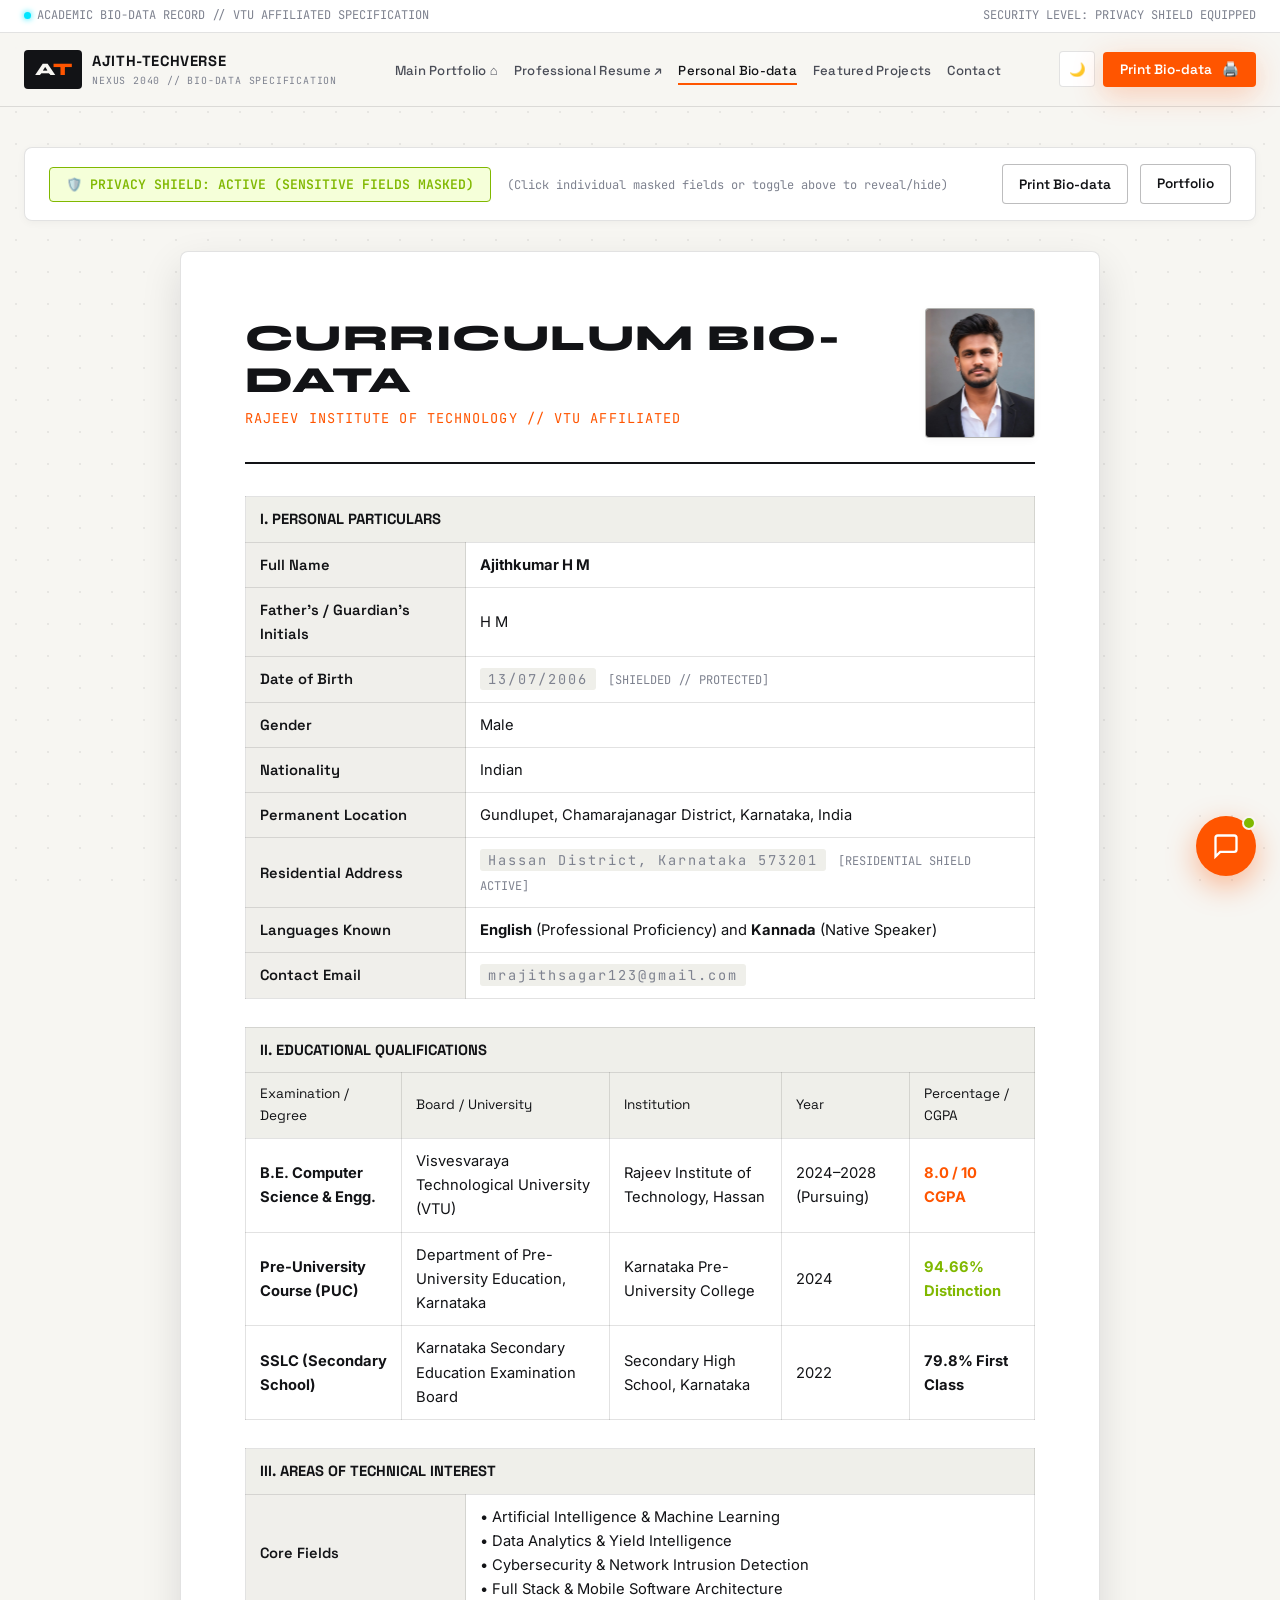
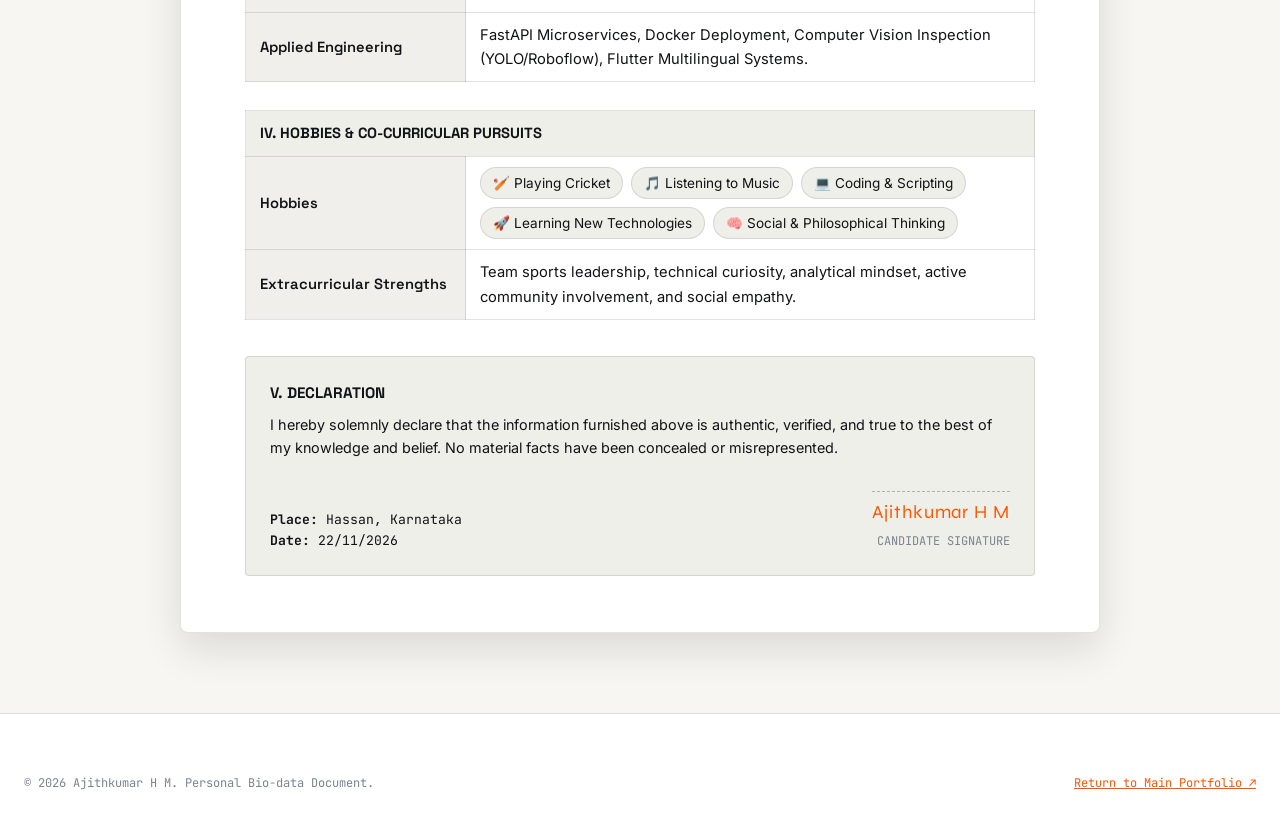
==== commit 3341cde0: "Update Permanent Location in Bio-data page to Gundlupet, Chamarajanagar District" ====
--- a/biodata.html
+++ b/biodata.html
@@ -134,7 +134,7 @@
             </tr>
             <tr>
               <td class="label-col">Permanent Location</td>
-              <td>Hassan, Karnataka, India</td>
+              <td>Gundlupet, Chamarajanagar District, Karnataka, India</td>
             </tr>
             <tr>
               <td class="label-col">Residential Address</td>
